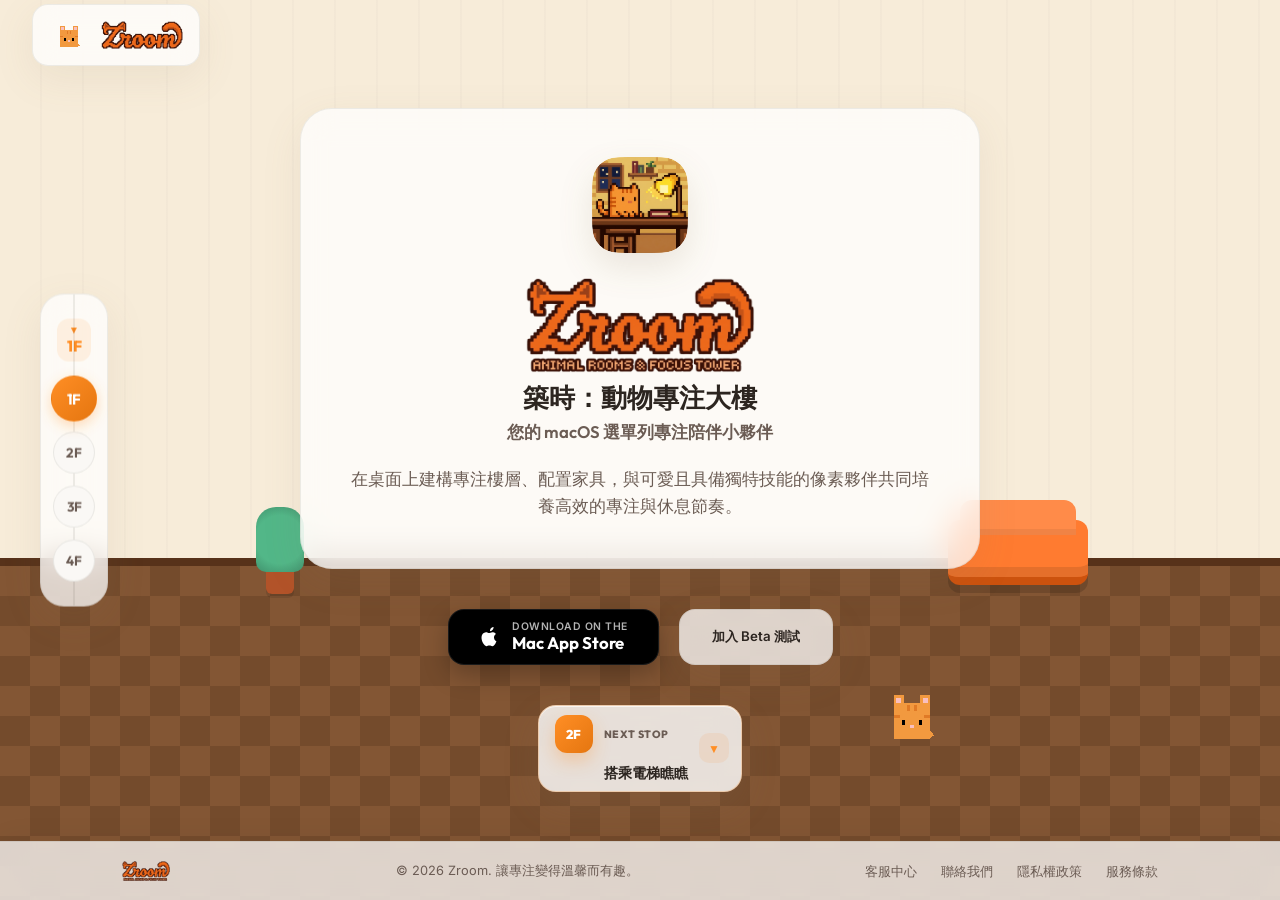
==== index.html @ 51313f74 "Add files via upload" ====
<!DOCTYPE html>
<html lang="zh-Hant" data-theme="light">
<head>
  <meta charset="UTF-8">
  <meta name="viewport" content="width=device-width, initial-scale=1.0">
  <title>Zroom - 您的 macOS 選單列專注陪伴小夥伴</title>
  
  <!-- SEO Meta Tags -->
  <meta name="description" content="Zroom 是一款 macOS 選單列與完整視窗雙型態的專注陪伴 App。在精美的像素房間中設定番茄鐘、與可愛像素小夥伴共同建立高效工作與健康休息節奏。">
  <meta name="keywords" content="Zroom, zroomfocus, macOS, 專注App, 番茄鐘, 像素風, 寵物養成, 生產力工具, 選單列, App Store, 白名單">
  <meta name="author" content="Wen Hsuan Chen">
  <meta name="theme-color" content="#F6A13A">
  <link rel="canonical" href="https://zroomfocus.com/">
  
  <!-- Open Graph -->
  <meta property="og:type" content="website">
  <meta property="og:url" content="https://zroomfocus.com/">
  <meta property="og:title" content="Zroom - 您的 macOS 選單列專注陪伴小夥伴">
  <meta property="og:description" content="番茄鐘工作法與像素房間佈置的完美結合！解鎖具備獨特技能的寵物，陪伴您每日的高效工作。">
  <meta property="og:image" content="https://zroomfocus.com/assets/screenshots/lobby_full.png">
  <meta name="twitter:card" content="summary_large_image">
  <meta name="twitter:title" content="Zroom - 您的 macOS 選單列專注陪伴小夥伴">
  <meta name="twitter:description" content="在桌面上建構專注樓層、配置家具，與像素夥伴共同培養高效的專注與休息節奏。">
  <meta name="twitter:image" content="https://zroomfocus.com/assets/screenshots/lobby_full.png">
  
  <!-- Stylesheets -->
  <link rel="stylesheet" href="style.css?v=20260612-zroom-tagline">
  
  <!-- Favicon -->
  <link rel="icon" type="image/png" href="assets/app-icon.png">
</head>
<body class="elevator-layout">

  <!-- Header Section (Floating) -->
  <header>
    <button class="logo-container home-logo-btn" id="homeLogoBtn" type="button" aria-label="回到首頁">
      <img src="assets/avatars/orange_tabby.png" alt="" class="header-cat-img" aria-hidden="true">
      <img src="assets/zroom_logo_header.png" alt="Zroom Logo" class="header-logo-img">
    </button>
  </header>

  <!-- Elevator Fixed Sidebar (Styled like the Zroom sidebar) -->
  <div class="elevator-sidebar" id="elevatorSidebar">
    <div class="elevator-indicator">
      <span class="indicator-arrow" id="elevatorArrow">▲</span>
      <span class="indicator-text" id="elevatorFloorText">1F</span>
    </div>
    <div class="elevator-buttons">
      <button class="elevator-btn active" data-target="floor-1" title="1F 大廳">1F</button>
      <button class="elevator-btn" data-target="floor-2" title="2F 專注室">2F</button>
      <button class="elevator-btn" data-target="floor-3" title="3F 夥伴房">3F</button>
      <button class="elevator-btn" data-target="support-center" title="4F 客服中心">4F</button>
    </div>
    <div class="elevator-cable"></div>
  </div>

  <a href="https://apps.apple.com/app/id6776900515" class="floating-download-cta" id="floatingDownloadCta" aria-label="下載 Zroom" target="_blank" rel="noopener">
    <span class="floating-download-icon">
      <img src="assets/app-icon.png" alt="">
    </span>
    <span class="floating-download-copy">
      <span>下載 Zroom</span>
      <strong>Mac App Store</strong>
    </span>
  </a>

  <!-- Building Tower Containers -->
  <main class="tower-container">

    <!-- 1F Section: Lobby & Download (Hero) -->
    <section id="floor-1" class="floor-section">
      <!-- Live Room Floor Background -->
      <div class="room-floor-canvas" id="lobbyRoom">
        <div class="room-wallpaper lobby-wall"></div>
        <div class="room-floor lobby-floor-tiles"></div>
        <!-- Lobby Decor Items (Styled in CSS) -->
        <div class="decor-sofa"></div>
        <div class="decor-plant"></div>
      </div>

      <!-- Foreground Marketing Content -->
      <div class="floor-content hero-content">
        <div class="app-branding">
          <div class="app-icon-wrapper">
            <img src="assets/app-icon.png" class="hero-app-icon" alt="Zroom App Icon">
          </div>
          <h1 class="app-title">
            <img src="assets/zroom_logo_full.png" class="hero-logo-img" alt="Zroom">
          </h1>
          <p class="app-tagline">築時：動物專注大樓</p>
          <p class="app-subtitle">您的 macOS 選單列專注陪伴小夥伴</p>
          <p class="app-intro">在桌面上建構專注樓層、配置家具，與可愛且具備獨特技能的像素夥伴共同培養高效的專注與休息節奏。</p>
        </div>

        <div class="hero-download-ctas">
          <a href="https://apps.apple.com/app/id6776900515" class="app-store-badge-premium" id="download" target="_blank" rel="noopener">
            <svg viewBox="0 0 24 24" width="22" height="22" fill="currentColor">
              <path d="M18.71 19.5c-.83 1.24-1.71 2.45-3.05 2.47-1.34.03-1.77-.79-3.29-.79-1.53 0-2 .77-3.27.82-1.31.05-2.3-1.32-3.14-2.53C4.25 17 2.94 12.45 4.7 9.39c.87-1.52 2.43-2.48 4.12-2.51 1.28-.02 2.5.87 3.29.87.78 0 2.26-1.07 3.81-.91.65.03 2.47.26 3.64 1.98-.09.06-2.17 1.28-2.15 3.81.03 3.02 2.65 4.03 2.68 4.04-.03.07-.42 1.44-1.38 2.83M15.97 4.17c.66-.81 1.11-1.93.99-3.06-.96.04-2.13.64-2.82 1.45-.6.7-1.13 1.84-.99 2.94.1.08.19.12.29.12.9 0 1.93-.61 2.53-1.45z"/>
            </svg>
            <div class="badge-text">
              <span class="sub-text">Download on the</span>
              <span class="main-text">Mac App Store</span>
            </div>
          </a>
          <button class="btn btn-glass-secondary beta-trigger">加入 Beta 測試</button>
        </div>
        
        <div class="scroll-prompt" onclick="window.zroomScrollToFloor ? window.zroomScrollToFloor('floor-2') : document.getElementById('floor-2').scrollIntoView({behavior:'smooth'})">
          <span class="scroll-prompt-kicker">Next stop</span>
          <span class="scroll-prompt-main">搭乘電梯瞧瞧</span>
          <span class="scroll-arrow">▼</span>
        </div>
      </div>
    </section>

    <!-- 2F Section: Focus Room (Interactive Simulator & Features) -->
    <section id="floor-2" class="floor-section">
      <div class="floor-content focus-floor-content">
        <!-- Interactive Simulator (Fitted inside the floor) -->
        <div class="simulator-wrapper-layout">
          <div class="showcase-window" id="simulatorWindow">
            <div class="window-header">
              <div class="header-dots">
                <span class="dot dot-red"></span>
                <span class="dot dot-yellow"></span>
                <span class="dot dot-green"></span>
              </div>
              <div class="simulator-header-status" id="simulatorHeaderStatus">新手教學房</div>
            </div>
            
            <div class="window-content">
              <div class="simulator-room resting" id="simulatorRoom">
                <div class="focus-room-stage">
                  <div class="focus-room-wall">
                    <span class="wall-panel-line"></span>
                  </div>
                  <div class="focus-room-floor">
                    <div class="focus-furniture focus-tutorial-desk" aria-hidden="true">
                      <div class="furniture-shadow"></div>
                      <span class="desk-leg desk-leg-back-left"></span>
                      <span class="desk-leg desk-leg-back-right"></span>
                      <span class="desk-leg desk-leg-front-left"></span>
                      <span class="desk-leg desk-leg-front-right"></span>
                      <div class="desk-top">
                        <div class="desk-bevel"></div>
                        <div class="desk-book">
                          <div class="desk-book-pages">
                            <span></span>
                          </div>
                        </div>
                        <div class="desk-lamp">
                          <span class="lamp-base"></span>
                          <span class="lamp-stem"></span>
                          <span class="lamp-head"></span>
                          <span class="lamp-glow"></span>
                        </div>
                      </div>
                    </div>
                    <div class="focus-furniture focus-tutorial-chair" aria-hidden="true">
                      <div class="furniture-shadow"></div>
                      <span class="chair-leg chair-leg-back-left"></span>
                      <span class="chair-leg chair-leg-back-right"></span>
                      <span class="chair-leg chair-leg-front-left"></span>
                      <span class="chair-leg chair-leg-front-right"></span>
                      <div class="chair-seat">
                        <div class="chair-backrest"></div>
                        <span class="chair-spindle spindle-1"></span>
                        <span class="chair-spindle spindle-2"></span>
                        <span class="chair-spindle spindle-3"></span>
                      </div>
                    </div>
                    <div class="focus-shadow pet-shadow"></div>
                    <div class="focus-cat-seat-mask" aria-hidden="true"></div>
                    <div class="pet-name-badge" id="petNameBadge">經典橘喵</div>
                    <img src="assets/avatars/orange_tabby.png" class="pet-overlay" id="petOverlay" alt="經典橘喵">
                  </div>
                  <div class="focus-room-baseboard"></div>
                  <div class="focus-wall-shadow"></div>
                  <div class="focus-grid-dots" aria-hidden="true"></div>
                </div>
                <div class="demo-layer mode-demo" aria-hidden="true">
                  <div class="demo-desktop-screen">
                    <div class="demo-desktop-menubar">
                      <span></span><span></span><span></span>
                    </div>
                  </div>
                  <div class="demo-full-window">
                    <div class="demo-window-bar">
                      <span></span><span></span><span></span>
                    </div>
                    <div class="demo-window-room-mini"></div>
                    <div class="demo-window-sidebar"></div>
                    <button class="demo-window-collapse" type="button" tabindex="-1" aria-hidden="true">
                      <span></span>
                    </button>
                  </div>
                  <div class="demo-click-dot collapse-click"></div>
                  <div class="demo-fold-trail"></div>
                  <div class="demo-menu-bar">
                    <img src="assets/avatars/orange_tabby.png" alt="">
                    <span></span><span></span><span></span>
                  </div>
                  <div class="demo-click-dot menubar-click"></div>
                  <div class="demo-menubar-popover">
                    <div class="popover-room-mini"></div>
                    <div class="popover-control-line"></div>
                    <div class="popover-action-row">
                      <span></span><span></span>
                    </div>
                  </div>
                </div>
                <div class="demo-layer whitelist-demo" aria-hidden="true">
                  <div class="whitelist-panel">
                    <div class="whitelist-panel-title">白名單</div>
                    <div class="whitelist-row allowed"><span></span>Xcode</div>
                    <div class="whitelist-row allowed"><span></span>Notion</div>
                    <div class="whitelist-row blocked"><span></span>Game</div>
                  </div>
                  <div class="distract-app">Game</div>
                  <img src="assets/avatars/orange_tabby.png" class="whitelist-pet" id="whitelistDemoPet" alt="">
                  <div class="whitelist-alert">
                    <strong>Zroom</strong>
                    <span>回到專注</span>
                  </div>
                  <div class="surprise-mark">!</div>
                </div>
                <div class="demo-layer reward-demo" aria-hidden="true">
                  <div class="reward-game-window">
                    <div class="reward-window-bar">
                      <span></span><span></span><span></span>
                    </div>
                    <div class="reward-room-preview">
                      <div class="reward-room-wall"></div>
                      <div class="reward-room-floor"></div>
                      <img src="assets/avatars/orange_tabby.png" class="reward-pet" id="rewardDemoPet" alt="">
                      <div class="reward-placed-furniture"></div>
                    </div>
                    <div class="reward-inventory">
                      <div class="reward-inventory-title"></div>
                      <div class="reward-furniture-card">
                        <div class="reward-furniture-icon"></div>
                      </div>
                    </div>
                  </div>
                  <div class="reward-placement-highlight"></div>
                  <div class="reward-drag-furniture"></div>
                  <div class="reward-cursor"></div>
                  <div class="reward-passive-badge"><span></span>白名單活動</div>
                  <div class="reward-time-ring"><span>25</span></div>
                  <div class="reward-coin-counter">+8</div>
                  <span class="coin-float coin-a">🪙</span>
                  <span class="coin-float coin-b">🪙</span>
                  <span class="coin-float coin-c">🪙</span>
                </div>
              </div>
              
              <div class="simulator-controls">
                <button class="simulator-btn btn-start" id="simulatorActionBtn">▶ 開始專注</button>
              </div>
            </div>
          </div>
        </div>

        <!-- Features Side Panel (Sleek Glass Dashboard cards) -->
        <div class="features-dashboard">
          <button class="dash-card demo-trigger" type="button" data-demo="mode">
            <span class="dash-icon">💻</span>
            <div>
              <h3>雙型態操作模式</h3>
              <p>選單列模式固定尺寸，適合背景掛機；完整視窗可自由縮放、添置精美家具。</p>
            </div>
          </button>
          <button class="dash-card demo-trigger" type="button" data-demo="whitelist">
            <span class="dash-icon">🛡️</span>
            <div>
              <h3>主動專注與白名單</h3>
              <p>番茄鐘工作期間，限用白名單 App，不慎分心會啟動寬限倒數以防摸魚。</p>
            </div>
          </button>
          <button class="dash-card demo-trigger" type="button" data-demo="reward">
            <span class="dash-icon">🪙</span>
            <div>
              <h3>擺設房間與被動收益</h3>
              <p>在白名單 App 工作時累積被動金幣！可在商店添購書桌、唱機或遊樂設施。</p>
            </div>
          </button>
        </div>
      </div>
    </section>

    <!-- 3F Section: Companions Room (16 Pets Gallery & Live wandering area) -->
    <section id="floor-3" class="floor-section">
      <!-- Live Room Floor for Multiple Pets to wander -->
      <div class="room-floor-canvas" id="companionsRoom">
        <div class="room-wallpaper companions-wall"></div>
        <div class="room-floor companions-floor-tiles"></div>
        <!-- Loft furniture decors -->
        <div class="decor-bed"></div>
        <div class="decor-arcade"></div>
      </div>

      <div class="floor-content companions-floor-content">
        <div class="companions-panel">
          <div class="companions-intro">
            <h2>小夥伴圖鑑</h2>
            <p>每隻小夥伴都具備獨立心情與獨特技能。點選卡片可同步召喚至 2F 的專注模擬房中！</p>
          </div>

          <div class="filter-bar-layout">
            <div class="search-box-premium">
              <svg viewBox="0 0 24 24" fill="none" stroke="currentColor" stroke-width="2" stroke-linecap="round" stroke-linejoin="round">
                <circle cx="11" cy="11" r="8"></circle>
                <line x1="21" y1="21" x2="16.65" y2="16.65"></line>
              </svg>
              <input type="text" id="searchInput" placeholder="搜尋小夥伴名稱...">
            </div>
            
            <div class="filter-tags-premium">
              <button class="filter-tag active" data-filter="all">全部</button>
              <button class="filter-tag" data-filter="cat">貓咪 🐱</button>
              <button class="filter-tag" data-filter="home">家寵 🐶</button>
              <button class="filter-tag" data-filter="forest">森林 🦊</button>
              <button class="filter-tag" data-filter="savanna">草原 🦁</button>
              <button class="filter-tag" data-filter="cold">寒地 🐧</button>
            </div>
          </div>

          <!-- Cards Scrollable Wrapper -->
          <div class="companions-scroll-container">
            <div class="companions-grid-layout" id="companionsGrid">
              <!-- Dynamically populated -->
            </div>
          </div>
        </div>
      </div>
    </section>

    <!-- Support Center -->
    <section id="support-center" class="floor-section support-section">
      <div class="floor-content support-floor-content">
        <div class="support-panel">
          <div class="support-intro">
            <span class="support-kicker">Support Center</span>
            <h2>客服中心</h2>
            <p>遇到使用問題、購買疑問，或想回報 Zroom 的體驗建議，都可以從這裡開始。</p>
          </div>

          <div class="support-grid">
            <article class="support-card contact-card">
              <span class="support-card-icon">✉</span>
              <h3>聯絡我們</h3>
              <p>請附上 macOS 版本、Zroom 版本，以及問題畫面，會更快協助排查。</p>
              <a href="mailto:support@zroomfocus.com">support@zroomfocus.com</a>
            </article>

            <article class="support-card">
              <h3>常見問題</h3>
              <div class="faq-list">
                <details open>
                  <summary>如何開啟白名單專注？</summary>
                  <p>在 App 內設定白名單 App，開始專注後 Zroom 會協助你留在允許的工作環境中。</p>
                </details>
                <details>
                  <summary>為什麼被動收益沒有增加？</summary>
                  <p>請確認專注 session 正在進行，且目前使用中的 App 屬於白名單活動。</p>
                </details>
                <details>
                  <summary>購買或解鎖內容沒有出現怎麼辦？</summary>
                  <p>請先確認 App Store 帳號與網路狀態，再重新開啟 Zroom；仍有問題可來信協助處理。</p>
                </details>
              </div>
            </article>
          </div>
        </div>
      </div>
    </section>

  </main>

  <!-- Footer Section -->
  <footer>
    <div class="footer-container">
      <div class="footer-logo">
        <img src="assets/zroom_logo_full.png" alt="Zroom Logo" class="footer-logo-img">
      </div>
      <p class="footer-desc">&copy; 2026 Zroom. 讓專注變得溫馨而有趣。</p>
      <ul class="footer-links">
        <li><a href="#support-center">客服中心</a></li>
        <li><a href="mailto:support@zroomfocus.com">聯絡我們</a></li>
        <li><a href="#" class="privacy-trigger">隱私權政策</a></li>
        <li><a href="#" class="terms-trigger">服務條款</a></li>
      </ul>
    </div>
  </footer>

  <!-- Modal for Legal Docs -->
  <div class="modal" id="legalModal" role="dialog" aria-modal="true" aria-labelledby="modalTitle">
    <div class="modal-container">
      <div class="modal-header">
        <h3 class="modal-title" id="modalTitle">條款內容</h3>
        <button class="modal-close" id="modalClose" aria-label="關閉視窗">&times;</button>
      </div>
      <div class="modal-body" id="modalBody">
        <!-- Injected dynamically -->
      </div>
    </div>
  </div>

  <!-- Custom Cursor Element -->
  <div class="custom-cursor" id="customCursor"></div>

  <!-- Scripts -->
  <script src="app.js?v=20260614-zroomfocus-launch"></script>
</body>
</html>
---- style.css ----
/* ==========================================
   Zroom Website Redesign: Elevator Tower Style
   ========================================== */

/* 1. Imports & Fonts */
@import url('https://fonts.googleapis.com/css2?family=Inter:wght@300;400;500;600&family=Outfit:wght@400;500;600;700;800&display=swap');

/* 2. Theme Variables & Tokens */
:root {
  /* Default Warm Mode */
  --bg-color: #faf8f5;
  --text-main: #2c2520;
  --text-muted: #6b5c54;
  --primary: #ff8e25;
  --primary-hover: #e57610;
  --primary-light: rgba(255, 142, 37, 0.1);
  --accent: #4d90fe;
  
  --border-color: rgba(44, 37, 32, 0.08);
  --card-bg: rgba(255, 255, 255, 0.75);
  --card-shadow: 0 12px 40px 0 rgba(139, 115, 85, 0.1);
  --glass-shadow: inset 0 1px 0 0 rgba(255, 255, 255, 0.5);
  --kbd-bg: #ece6dc;
  
  --max-width: 1100px;
  --transition-speed: 0.3s;
}

[data-theme="dark"] {
  /* Dark Mode */
  --bg-color: #161311;
  --text-main: #ebdcd0;
  --text-muted: #a39287;
  --primary: #ffa34d;
  --primary-hover: #ffb773;
  --primary-light: rgba(255, 163, 77, 0.15);
  --accent: #5e9cff;
  
  --border-color: rgba(235, 220, 208, 0.12);
  --card-bg: rgba(30, 26, 23, 0.75);
  --card-shadow: 0 12px 40px 0 rgba(0, 0, 0, 0.3);
  --glass-shadow: inset 0 1px 0 0 rgba(255, 255, 255, 0.05);
  --kbd-bg: #2d2621;
}

/* 3. Base Layout (Full Page Scroll Snap) */
* {
  box-sizing: border-box;
  margin: 0;
  padding: 0;
}

html, body {
  height: 100%;
  overflow: hidden;
}

body.elevator-layout {
  font-family: 'Inter', -apple-system, BlinkMacSystemFont, "Segoe UI", sans-serif;
  background-color: var(--bg-color);
  color: var(--text-main);
  transition: background-color var(--transition-speed) ease, color var(--transition-speed) ease;
  line-height: 1.6;
}

a {
  color: inherit;
  text-decoration: none;
}

button {
  font-family: inherit;
}

/* 4. Header (Floating Overlay) */
header {
  position: fixed;
  top: 0;
  left: 0;
  right: 0;
  height: 70px;
  display: flex;
  align-items: center;
  justify-content: space-between;
  padding: 0 2rem;
  z-index: 100;
  pointer-events: none; /* Let clicks pass to elevator background */
}

.logo-container, .nav-controls {
  pointer-events: auto; /* Re-enable clicks for items */
}

.logo-container {
  display: flex;
  align-items: center;
  gap: 0.75rem;
  background: var(--card-bg);
  backdrop-filter: blur(12px);
  -webkit-backdrop-filter: blur(12px);
  padding: 0.5rem 1rem;
  border-radius: 16px;
  border: 1px solid var(--border-color);
  box-shadow: var(--card-shadow);
}

.home-logo-btn {
  border: 1px solid var(--border-color);
  color: inherit;
  cursor: pointer;
  transition: transform var(--transition-speed) ease, border-color var(--transition-speed) ease, box-shadow var(--transition-speed) ease;
}

.home-logo-btn:hover {
  transform: translateY(-1px);
  border-color: rgba(255, 142, 37, 0.34);
  box-shadow: 0 14px 34px rgba(139, 115, 85, 0.14);
}

.logo-container img {
  width: 32px;
  height: 32px;
  image-rendering: pixelated;
  animation: logo-bounce 2s infinite ease-in-out;
}

.logo-container img.header-cat-img {
  width: 40px;
  height: 40px;
  flex: 0 0 40px;
  margin-top: 4px;
  object-fit: contain;
}

.logo-container img.header-logo-img {
  width: auto;
  height: 28px;
  image-rendering: auto;
  animation: none;
}

.hero-logo-img {
  height: 96px;
  max-width: 100%;
  object-fit: contain;
  display: inline-block;
  vertical-align: middle;
}

@media (max-width: 900px) {
  .hero-logo-img {
    height: 72px;
  }
}

.footer-logo img.footer-logo-img {
  width: auto;
  height: 20px;
  image-rendering: auto;
}

.logo-title {
  font-family: 'Outfit', sans-serif;
  font-size: 1.35rem;
  font-weight: 800;
  background: linear-gradient(135deg, var(--primary) 0%, var(--primary-hover) 100%);
  -webkit-background-clip: text;
  -webkit-text-fill-color: transparent;
}

.theme-btn {
  background: var(--card-bg);
  backdrop-filter: blur(12px);
  -webkit-backdrop-filter: blur(12px);
  border: 1px solid var(--border-color);
  width: 44px;
  height: 44px;
  border-radius: 16px;
  cursor: pointer;
  display: flex;
  align-items: center;
  justify-content: center;
  color: var(--text-main);
  box-shadow: var(--card-shadow);
  transition: all var(--transition-speed) ease;
}

.theme-btn:hover {
  transform: translateY(-2px);
  border-color: var(--primary);
}

.theme-btn svg {
  width: 20px;
  height: 20px;
  fill: currentColor;
}

[data-theme="dark"] .theme-btn .sun-icon { display: block; }
[data-theme="dark"] .theme-btn .moon-icon { display: none; }
.theme-btn .sun-icon { display: none; }
.theme-btn .moon-icon { display: block; }

/* 5. Fixed Elevator Sidebar */
.elevator-sidebar {
  position: fixed;
  left: 2.5rem;
  top: 50%;
  transform: translateY(-50%);
  z-index: 1000;
  display: flex;
  flex-direction: column;
  align-items: center;
  background: var(--card-bg);
  backdrop-filter: blur(16px);
  -webkit-backdrop-filter: blur(16px);
  padding: 1.5rem 0.75rem;
  border-radius: 24px;
  border: 1px solid var(--border-color);
  box-shadow: var(--card-shadow);
  transition: background var(--transition-speed) ease, border var(--transition-speed) ease;
}

.elevator-indicator {
  display: flex;
  flex-direction: column;
  align-items: center;
  margin-bottom: 1rem;
  font-family: 'Outfit', sans-serif;
  font-weight: 800;
  color: var(--primary);
  background: var(--primary-light);
  padding: 0.4rem 0.6rem;
  border-radius: 12px;
  line-height: 1.1;
}

.indicator-arrow {
  font-size: 0.65rem;
  margin-bottom: 2px;
  transition: transform 0.3s ease;
}

.indicator-text {
  font-size: 0.95rem;
}

.elevator-buttons {
  display: flex;
  flex-direction: column;
  gap: 0.75rem;
  z-index: 10;
}

.elevator-btn {
  width: 42px;
  height: 42px;
  border-radius: 50%;
  border: 1px solid var(--border-color);
  background: var(--bg-color);
  color: var(--text-muted);
  font-family: 'Outfit', sans-serif;
  font-weight: 700;
  cursor: pointer;
  display: flex;
  align-items: center;
  justify-content: center;
  transition: all var(--transition-speed) ease;
}

.elevator-btn:hover {
  border-color: var(--primary);
  color: var(--primary);
}

.elevator-btn.active {
  background: linear-gradient(135deg, var(--primary) 0%, var(--primary-hover) 100%);
  color: white;
  border-color: transparent;
  box-shadow: 0 4px 12px rgba(255, 142, 37, 0.3);
  transform: scale(1.1);
}

.elevator-cable {
  position: absolute;
  top: 0;
  bottom: 0;
  width: 2px;
  background: var(--border-color);
  left: 50%;
  transform: translateX(-50%);
  z-index: 1;
  pointer-events: none;
}

.floating-download-cta {
  position: fixed;
  right: 1.9rem;
  bottom: 6.35rem;
  z-index: 120;
  display: flex;
  align-items: center;
  gap: 0.92rem;
  min-width: 286px;
  padding: 0.98rem 1.12rem;
  border-radius: 24px;
  color: var(--text-main);
  background:
    linear-gradient(135deg, rgba(255, 255, 255, 0.96), rgba(255, 242, 225, 0.94));
  border: 1px solid rgba(255, 142, 37, 0.36);
  box-shadow: 0 22px 54px rgba(139, 115, 85, 0.26), 0 0 0 8px rgba(255, 142, 37, 0.08), inset 0 1px 0 rgba(255, 255, 255, 0.78);
  backdrop-filter: blur(16px);
  -webkit-backdrop-filter: blur(16px);
  opacity: 0;
  transform: translateY(16px) scale(0.96);
  pointer-events: none;
  transition: opacity var(--transition-speed) ease, transform var(--transition-speed) ease, border-color var(--transition-speed) ease;
}

[data-theme="dark"] .floating-download-cta {
  background:
    linear-gradient(135deg, rgba(42, 34, 28, 0.96), rgba(30, 26, 23, 0.94));
}

.show-floating-download .floating-download-cta {
  opacity: 1;
  transform: translateY(0) scale(1);
  pointer-events: auto;
}

.floating-download-cta:hover {
  transform: translateY(-4px) scale(1.02);
  border-color: rgba(255, 142, 37, 0.62);
  box-shadow: 0 28px 64px rgba(139, 115, 85, 0.32), 0 0 0 10px rgba(255, 142, 37, 0.12), inset 0 1px 0 rgba(255, 255, 255, 0.84);
}

.floating-download-icon {
  width: 62px;
  height: 62px;
  border-radius: 18px;
  display: grid;
  place-items: center;
  background: transparent;
  box-shadow: 0 12px 24px rgba(44, 37, 32, 0.14);
  overflow: hidden;
}

.floating-download-icon img {
  width: 100%;
  height: 100%;
  border-radius: inherit;
  object-fit: cover;
  display: block;
}

.floating-download-copy {
  display: flex;
  flex-direction: column;
  line-height: 1.1;
}

.floating-download-copy span {
  color: var(--text-muted);
  font-size: 0.82rem;
  font-weight: 850;
}

.floating-download-copy strong {
  font-family: 'Outfit', sans-serif;
  font-size: 1.18rem;
  letter-spacing: 0;
}

.floating-download-copy::after {
  content: "立即安裝，開始專注";
  margin-top: 0.28rem;
  color: var(--primary);
  font-size: 0.78rem;
  font-weight: 850;
}

/* 6. Main Scroll Container */
.tower-container {
  height: 100vh;
  overflow-y: scroll;
  scroll-snap-type: y mandatory;
  scroll-behavior: smooth;
  -webkit-overflow-scrolling: touch;
  overscroll-behavior-y: contain;
}

/* Floor Sections */
.floor-section {
  position: relative;
  height: 100vh;
  width: 100%;
  scroll-snap-align: start;
  display: flex;
  align-items: center;
  justify-content: center;
  overflow: hidden;
}

/* 7. Canvas Background Rooms (Wall & Floor) */
.room-floor-canvas {
  position: absolute;
  top: 0;
  left: 0;
  right: 0;
  bottom: 0;
  z-index: 1;
  display: flex;
  flex-direction: column;
}

.room-wallpaper {
  height: 62%;
  width: 100%;
}

.room-floor {
  height: 38%;
  width: 100%;
}

/* Wall Styles */
.lobby-wall {
  /* Warm wood vertical panels */
  background-color: #f7ecd9;
  background-image: linear-gradient(90deg, transparent 0px, transparent 40px, rgba(44, 37, 32, 0.04) 41px, transparent 42px);
  background-size: 42px 100%;
}

.companions-wall {
  /* Starry Sky gradient */
  background: linear-gradient(to bottom, #110d1a 0%, #2b1d3d 100%);
  position: relative;
  overflow: hidden;
}

/* Dynamic CSS-drawn floating stars on the wall background */
.companions-wall::before {
  content: '';
  position: absolute;
  top: 0;
  left: 0;
  right: 0;
  bottom: 0;
  background-image: 
    radial-gradient(circle, #fff 1px, transparent 1px),
    radial-gradient(circle, #fff 1px, transparent 1px),
    radial-gradient(circle, rgba(255,255,255,0.4) 2px, transparent 2px);
  background-size: 80px 80px, 130px 130px, 200px 200px;
  background-position: 10px 10px, 40px 70px, 100px 20px;
  opacity: 0.6;
}

/* Floor Styles */
.lobby-floor-tiles {
  /* Brown check grids */
  background-color: #835634;
  background-image: 
    linear-gradient(45deg, #744b2c 25%, transparent 25%, transparent 75%, #744b2c 75%),
    linear-gradient(45deg, #744b2c 25%, transparent 25%, transparent 75%, #744b2c 75%);
  background-size: 60px 60px;
  background-position: 0 0, 30px 30px;
  border-top: 8px solid #57321a; /* Wooden baseboard! */
}

.companions-floor-tiles {
  /* Cozy Japanese Tatami light green check grids */
  background-color: #e5deb8;
  background-image: 
    linear-gradient(90deg, #d3c99a 1px, transparent 1px),
    linear-gradient(0deg, #d3c99a 1px, transparent 1px);
  background-size: 50px 80px;
  border-top: 8px solid #52643a;
}

/* Room Furniture Decors */
.decor-sofa {
  position: absolute;
  bottom: 35%;
  right: 15%;
  width: 140px;
  height: 65px;
  background: #ff7b30;
  border-radius: 12px;
  box-shadow: inset 0 -10px 0 rgba(0,0,0,0.1), 0 8px 0 rgba(0,0,0,0.15);
  border-bottom: 8px solid #cc520e;
  z-index: 3;
}

.decor-sofa::before {
  content: '';
  position: absolute;
  left: 12px;
  right: 12px;
  top: -20px;
  height: 35px;
  background: #ff8b49;
  border-radius: 12px 12px 0 0;
  box-shadow: inset 0 -6px 0 rgba(0,0,0,0.06);
}

.decor-plant {
  position: absolute;
  bottom: 34%;
  left: 20%;
  width: 48px;
  height: 90px;
  z-index: 3;
}

.decor-plant::before {
  /* Soil pot */
  content: '';
  position: absolute;
  bottom: 0;
  left: 10px;
  width: 28px;
  height: 25px;
  background: #b25329;
  border-radius: 0 0 6px 6px;
  box-shadow: 0 4px 0 rgba(0,0,0,0.1);
}

.decor-plant::after {
  /* Leaves */
  content: '';
  position: absolute;
  bottom: 22px;
  left: 0;
  width: 48px;
  height: 65px;
  background: radial-gradient(circle, #52b788 60%, #40916c 100%);
  border-radius: 20px 20px 10px 10px;
  animation: leaf-sway 4s infinite ease-in-out alternate;
}

.decor-bed {
  position: absolute;
  bottom: 35%;
  right: 12%;
  width: 160px;
  height: 70px;
  background: #5c7cfa;
  border-radius: 10px;
  box-shadow: inset 0 -8px 0 rgba(0,0,0,0.08), 0 8px 0 rgba(0,0,0,0.12);
  z-index: 3;
}

.decor-bed::before {
  /* White pillow */
  content: '';
  position: absolute;
  top: 10px;
  left: 10px;
  width: 40px;
  height: 25px;
  background: #fff;
  border-radius: 4px;
}

.decor-arcade {
  position: absolute;
  bottom: 35%;
  left: 15%;
  width: 80px;
  height: 140px;
  background: #2b2d42;
  border: 4px solid #ef233c;
  border-radius: 8px 8px 0 0;
  box-shadow: 0 10px 0 rgba(0,0,0,0.15);
  z-index: 3;
}

.decor-arcade::before {
  /* Screen */
  content: '';
  position: absolute;
  top: 15px;
  left: 8px;
  width: 56px;
  height: 40px;
  background: #00f0ff;
  border-radius: 4px;
  animation: arcade-flicker 2s infinite alternate;
}

/* 8. Roaming Pet Styling */
.roaming-pet {
  position: absolute;
  width: 82px;
  height: 82px;
  transform: translate(-50%, -50%);
  z-index: 5;
  transition: left 3.8s linear, top 3.8s linear;
  pointer-events: none;
}

.companions-floor-tiles ~ .roaming-pet {
  z-index: 4;
}

.roaming-pet img {
  width: 100%;
  height: 100%;
  image-rendering: pixelated;
  image-rendering: crisp-edges;
  transition: transform 0.3s;
}

/* Roaming Pet States classes added dynamically */
.roaming-pet.idle img {
  animation: pet-breath 3.5s ease-in-out infinite;
}

.roaming-pet.sleeping img {
  animation: pet-sleeping-pulse 4s ease-in-out infinite;
}

.roaming-pet.bumping img {
  animation: pet-bump 0.48s ease;
}

/* 9. Floor Content Overlay */
.floor-content {
  position: relative;
  z-index: 10;
  width: 100%;
  max-width: var(--max-width);
  height: 100%;
  display: flex;
  align-items: center;
  padding: 0 2rem;
  pointer-events: none; /* Let background clicks pass through */
}

/* Enable pointer events selectively on content panels */
.app-branding, 
.hero-download-ctas, 
.scroll-prompt,
.simulator-wrapper-layout,
.features-dashboard,
.companions-panel {
  pointer-events: auto;
}

/* 1F: Hero / Branding Panel */
.hero-content {
  flex-direction: column;
  justify-content: center;
  text-align: center;
  gap: 2.5rem;
}

.app-branding {
  background: var(--card-bg);
  backdrop-filter: blur(16px);
  -webkit-backdrop-filter: blur(16px);
  border: 1px solid var(--border-color);
  border-radius: 32px;
  padding: 3rem;
  max-width: 680px;
  box-shadow: var(--card-shadow);
}

.app-icon-wrapper {
  width: 96px;
  height: 96px;
  background: transparent;
  border-radius: 26px;
  border: 0;
  display: flex;
  align-items: center;
  justify-content: center;
  margin: 0 auto 1.5rem auto;
  overflow: hidden;
  box-shadow: 0 14px 34px rgba(139, 115, 85, 0.16);
}

.app-icon-wrapper img {
  width: 100%;
  height: 100%;
  object-fit: cover;
  display: block;
}

.app-icon-wrapper img.hero-app-icon {
  width: 100%;
  height: 100%;
  border-radius: inherit;
  image-rendering: auto;
  box-shadow: none;
}

.app-title {
  font-family: 'Outfit', sans-serif;
  font-size: 3.5rem;
  font-weight: 850;
  line-height: 1.1;
  background: linear-gradient(135deg, var(--primary) 0%, var(--primary-hover) 100%);
  -webkit-background-clip: text;
  -webkit-text-fill-color: transparent;
  margin-bottom: 0.5rem;
}

.app-tagline {
  font-family: 'Outfit', sans-serif;
  font-size: 1.65rem;
  font-weight: 800;
  line-height: 1.25;
  margin-bottom: 0.35rem;
  color: var(--text-main);
}

.app-subtitle {
  font-family: 'Outfit', sans-serif;
  font-size: 1.05rem;
  font-weight: 600;
  margin-bottom: 1.25rem;
  color: var(--text-muted);
}

.app-intro {
  color: var(--text-muted);
  font-size: 1.05rem;
  line-height: 1.6;
}

.hero-download-ctas {
  display: flex;
  gap: 1.25rem;
  justify-content: center;
  flex-wrap: wrap;
}

.app-store-badge-premium {
  background: #000;
  color: #fff;
  border-radius: 16px;
  padding: 0.65rem 1.85rem;
  display: inline-flex;
  align-items: center;
  gap: 0.75rem;
  font-weight: 600;
  box-shadow: 0 10px 25px rgba(0,0,0,0.25);
  border: 1px solid rgba(255,255,255,0.1);
  transition: transform var(--transition-speed) ease, box-shadow var(--transition-speed) ease;
}

.app-store-badge-premium:hover {
  transform: translateY(-2px);
  box-shadow: 0 14px 35px rgba(0,0,0,0.35);
}

.app-store-badge-premium svg {
  fill: currentColor;
}

.app-store-badge-premium .badge-text {
  display: flex;
  flex-direction: column;
  align-items: flex-start;
  line-height: 1.2;
}

.app-store-badge-premium .sub-text {
  font-size: 0.65rem;
  text-transform: uppercase;
  letter-spacing: 0.05em;
  opacity: 0.7;
}

.app-store-badge-premium .main-text {
  font-size: 1.05rem;
  font-family: 'Outfit', sans-serif;
  font-weight: 700;
}

.btn-glass-secondary {
  background: var(--card-bg);
  border: 1px solid var(--border-color);
  color: var(--text-main);
  backdrop-filter: blur(12px);
  -webkit-backdrop-filter: blur(12px);
  padding: 0 2rem;
  border-radius: 16px;
  font-weight: 600;
  box-shadow: var(--card-shadow);
  cursor: pointer;
  transition: all var(--transition-speed) ease;
}

.btn-glass-secondary:hover {
  transform: translateY(-2px);
  border-color: var(--text-main);
  background: var(--bg-color);
}

.scroll-prompt {
  display: grid;
  grid-template-columns: auto 1fr auto;
  align-items: center;
  gap: 0.7rem;
  font-family: 'Outfit', sans-serif;
  color: var(--text-main);
  background: rgba(255, 255, 255, 0.82);
  padding: 0.62rem 0.78rem 0.62rem 1rem;
  border-radius: 18px;
  border: 1px solid rgba(255, 142, 37, 0.24);
  backdrop-filter: blur(14px);
  -webkit-backdrop-filter: blur(14px);
  box-shadow: 0 14px 36px rgba(139, 115, 85, 0.16), inset 0 1px 0 rgba(255, 255, 255, 0.65);
  cursor: pointer;
  animation: prompt-jump 1.5s infinite alternate;
  transition: transform var(--transition-speed) ease, box-shadow var(--transition-speed) ease, border-color var(--transition-speed) ease;
}

.scroll-prompt::before {
  content: "2F";
  width: 38px;
  height: 38px;
  border-radius: 12px;
  display: grid;
  place-items: center;
  color: #fff;
  font-size: 0.8rem;
  font-weight: 850;
  background: linear-gradient(135deg, var(--primary) 0%, var(--primary-hover) 100%);
  box-shadow: 0 8px 18px rgba(255, 142, 37, 0.3);
}

.scroll-prompt-kicker,
.scroll-prompt-main {
  display: block;
  text-align: left;
  line-height: 1.15;
}

.scroll-prompt-kicker {
  grid-column: 2;
  color: var(--text-muted);
  font-size: 0.66rem;
  font-weight: 800;
  text-transform: uppercase;
  letter-spacing: 0.04em;
}

.scroll-prompt-main {
  grid-column: 2;
  font-size: 0.9rem;
  font-weight: 800;
}

.scroll-prompt:hover {
  transform: translateY(-2px);
  border-color: rgba(255, 142, 37, 0.48);
  box-shadow: 0 18px 42px rgba(139, 115, 85, 0.2), inset 0 1px 0 rgba(255, 255, 255, 0.78);
}

.scroll-arrow {
  grid-row: 1 / span 2;
  grid-column: 3;
  width: 30px;
  height: 30px;
  border-radius: 10px;
  display: grid;
  place-items: center;
  color: var(--primary);
  font-size: 0.75rem;
  background: var(--primary-light);
}

/* 2F: Focus Room & Features Layout */
.focus-floor-content {
  display: grid;
  grid-template-columns: 1.2fr 1fr;
  gap: 4rem;
  align-items: center;
}

.simulator-wrapper-layout {
  display: flex;
  flex-direction: column;
}

.features-dashboard {
  display: flex;
  flex-direction: column;
  gap: 1.5rem;
}

.dash-card {
  background: var(--card-bg);
  backdrop-filter: blur(16px);
  -webkit-backdrop-filter: blur(16px);
  border: 1px solid var(--border-color);
  border-radius: 24px;
  padding: 1.75rem 2rem;
  display: flex;
  gap: 1.5rem;
  align-items: flex-start;
  box-shadow: var(--card-shadow);
  transition: transform 0.3s ease, border-color 0.3s ease;
  text-align: left;
  color: inherit;
  cursor: pointer;
  width: 100%;
}

.dash-card:hover,
.dash-card.active {
  transform: translateY(-4px);
  border-color: var(--primary);
}

.dash-card.active {
  box-shadow: 0 12px 34px rgba(255, 142, 37, 0.18);
}

.dash-icon {
  font-size: 2rem;
  background: var(--primary-light);
  width: 54px;
  height: 54px;
  border-radius: 16px;
  display: flex;
  align-items: center;
  justify-content: center;
  flex-shrink: 0;
}

.dash-card h3 {
  font-size: 1.25rem;
  margin-bottom: 0.5rem;
}

.dash-card p {
  color: var(--text-muted);
  font-size: 0.9rem;
  line-height: 1.5;
}

/* 3F: Companion Panel & cards scrollable grid */
.companions-floor-content {
  display: flex;
  align-items: center;
  justify-content: center;
}

.companions-panel {
  background: var(--card-bg);
  backdrop-filter: blur(20px);
  -webkit-backdrop-filter: blur(20px);
  border: 1px solid var(--border-color);
  border-radius: 32px;
  padding: 2.5rem;
  width: 100%;
  max-width: 900px;
  max-height: 85vh;
  box-shadow: var(--card-shadow);
  display: flex;
  flex-direction: column;
  gap: 1.5rem;
}

.companions-intro {
  text-align: center;
}

.companions-intro h2 {
  font-size: 2.25rem;
  margin-bottom: 0.5rem;
}

.companions-intro p {
  color: var(--text-muted);
  font-size: 0.95rem;
}

.filter-bar-layout {
  display: flex;
  justify-content: space-between;
  gap: 1.5rem;
  align-items: center;
  flex-wrap: wrap;
}

.search-box-premium {
  position: relative;
  flex: 1;
  min-width: 280px;
}

.search-box-premium input {
  width: 100%;
  padding: 0.75rem 1.25rem 0.75rem 2.75rem;
  border-radius: 99px;
  border: 1px solid var(--border-color);
  background: var(--bg-color);
  color: var(--text-main);
  font-size: 0.9rem;
  transition: all 0.3s ease;
}

.search-box-premium input:focus {
  outline: none;
  border-color: var(--primary);
  box-shadow: 0 0 0 3px rgba(255,142,37,0.15);
}

.search-box-premium svg {
  position: absolute;
  left: 1rem;
  top: 50%;
  transform: translateY(-50%);
  color: var(--text-muted);
  width: 18px;
  height: 18px;
}

.filter-tags-premium {
  display: flex;
  gap: 0.5rem;
  flex-wrap: wrap;
}

.filter-tag {
  background: var(--bg-color);
  border: 1px solid var(--border-color);
  color: var(--text-muted);
  padding: 0.45rem 1.1rem;
  border-radius: 99px;
  font-size: 0.85rem;
  font-weight: 600;
  cursor: pointer;
  transition: all 0.2s ease;
}

.filter-tag:hover {
  border-color: var(--primary);
  color: var(--primary);
}

.filter-tag.active {
  background: linear-gradient(135deg, var(--primary) 0%, var(--primary-hover) 100%);
  color: white;
  border-color: transparent;
  box-shadow: 0 4px 10px rgba(255, 142, 37, 0.2);
}

.companions-scroll-container {
  overflow-y: auto;
  flex: 1;
  padding-right: 6px;
}

/* Custom Scrollbar for companions grid */
.companions-scroll-container::-webkit-scrollbar {
  width: 6px;
}
.companions-scroll-container::-webkit-scrollbar-track {
  background: transparent;
}
.companions-scroll-container::-webkit-scrollbar-thumb {
  background: var(--border-color);
  border-radius: 99px;
}
.companions-scroll-container::-webkit-scrollbar-thumb:hover {
  background: var(--text-muted);
}

.companions-grid-layout {
  display: grid;
  grid-template-columns: repeat(auto-fill, minmax(190px, 1fr));
  gap: 1.5rem;
  padding: 0.5rem 0;
}

.companion-card {
  background: var(--bg-color);
  border: 1px solid var(--border-color);
  border-radius: 20px;
  padding: 1.5rem;
  text-align: center;
  transition: all var(--transition-speed) ease;
  display: flex;
  flex-direction: column;
  align-items: center;
}

.companion-card:hover {
  transform: translateY(-4px);
  border-color: var(--primary);
  box-shadow: 0 8px 24px rgba(255, 142, 37, 0.08);
}

.avatar-wrapper {
  width: 76px;
  height: 76px;
  display: flex;
  align-items: center;
  justify-content: center;
  background: var(--primary-light);
  border-radius: 50%;
  margin-bottom: 1rem;
  border: 1px dashed rgba(255, 142, 37, 0.15);
  transition: all var(--transition-speed) ease;
}

.companion-card:hover .avatar-wrapper {
  background: rgba(255, 142, 37, 0.12);
  transform: scale(1.06) rotate(3deg);
  border-style: solid;
}

.avatar-wrapper img {
  width: 64px;
  height: 64px;
  image-rendering: pixelated;
  image-rendering: crisp-edges;
}

.companion-name {
  font-family: 'Outfit', sans-serif;
  font-size: 1.05rem;
  font-weight: 700;
  margin-bottom: 0.2rem;
  display: flex;
  align-items: center;
  gap: 0.25rem;
}

.companion-emoji {
  font-size: 1rem;
}

.companion-cost {
  font-size: 0.75rem;
  font-weight: 600;
  color: var(--text-muted);
  background: var(--kbd-bg);
  padding: 0.15rem 0.5rem;
  border-radius: 99px;
  margin-bottom: 0.75rem;
  display: flex;
  align-items: center;
  gap: 0.2rem;
}

.coin-icon {
  color: #ffb700;
}

.companion-skill {
  font-size: 0.8rem;
  color: var(--text-muted);
  line-height: 1.4;
  margin-top: auto;
  border-top: 1px solid var(--border-color);
  padding-top: 0.5rem;
  width: 100%;
}

.no-results {
  grid-column: 1 / -1;
  text-align: center;
  padding: 3rem 1rem;
  color: var(--text-muted);
}

/* 10. Footer (Inside the last floor / or sticky bottom on page) */
footer {
  position: absolute;
  bottom: 0;
  left: 0;
  right: 0;
  z-index: 10;
  background: var(--card-bg);
  border-top: 1px solid var(--border-color);
  padding: 1rem 0;
  backdrop-filter: blur(16px);
  -webkit-backdrop-filter: blur(16px);
  box-shadow: 0 -4px 30px rgba(0, 0, 0, 0.04);
  transition: background var(--transition-speed) ease, border-color var(--transition-speed) ease;
}

.footer-container {
  max-width: var(--max-width);
  margin: 0 auto;
  padding: 0 2rem;
  display: flex;
  justify-content: space-between;
  align-items: center;
  flex-wrap: wrap;
  gap: 1rem;
}

.footer-logo {
  display: flex;
  align-items: center;
  gap: 0.5rem;
  font-family: 'Outfit', sans-serif;
  font-weight: 700;
  font-size: 1.15rem;
  color: var(--text-main);
}

.footer-logo img {
  width: 24px;
  height: 24px;
  image-rendering: pixelated;
}

.footer-desc {
  font-size: 0.8rem;
  color: var(--text-muted);
}

.footer-links {
  display: flex;
  gap: 1.5rem;
  list-style: none;
}

.footer-links a {
  font-size: 0.8rem;
  color: var(--text-muted);
  font-weight: 500;
  transition: color var(--transition-speed) ease;
}

.footer-links a:hover {
  color: var(--primary);
}

/* 10.5 Support Center */
.support-section {
  background:
    linear-gradient(180deg, rgba(255, 142, 37, 0.05), rgba(77, 144, 254, 0.06)),
    var(--bg-color);
}

.support-floor-content {
  justify-content: center;
  pointer-events: auto;
}

.support-panel {
  width: min(100%, 920px);
  padding: 2.2rem;
  border-radius: 22px;
  border: 1px solid var(--border-color);
  background: var(--card-bg);
  box-shadow: var(--card-shadow);
  backdrop-filter: blur(16px);
  -webkit-backdrop-filter: blur(16px);
}

.support-intro {
  max-width: 620px;
  margin-bottom: 1.6rem;
}

.support-kicker {
  display: inline-flex;
  margin-bottom: 0.45rem;
  color: var(--primary);
  font-size: 0.78rem;
  font-weight: 850;
  text-transform: uppercase;
  letter-spacing: 0.05em;
}

.support-intro h2 {
  font-family: 'Outfit', sans-serif;
  font-size: clamp(2rem, 4vw, 3.2rem);
  line-height: 1.05;
  margin-bottom: 0.75rem;
}

.support-intro p {
  color: var(--text-muted);
  font-size: 1rem;
}

.support-grid {
  display: grid;
  grid-template-columns: minmax(260px, 0.82fr) minmax(320px, 1.18fr);
  gap: 1rem;
}

.support-card {
  border: 1px solid var(--border-color);
  border-radius: 16px;
  padding: 1.25rem;
  background: rgba(255, 255, 255, 0.54);
  box-shadow: inset 0 1px 0 rgba(255, 255, 255, 0.45);
}

[data-theme="dark"] .support-card {
  background: rgba(30, 26, 23, 0.62);
}

.support-card h3 {
  font-family: 'Outfit', sans-serif;
  font-size: 1.1rem;
  margin-bottom: 0.65rem;
}

.support-card p {
  color: var(--text-muted);
  font-size: 0.9rem;
}

.support-card-icon {
  width: 38px;
  height: 38px;
  border-radius: 12px;
  display: grid;
  place-items: center;
  margin-bottom: 0.9rem;
  color: #fff;
  font-weight: 900;
  background: linear-gradient(135deg, var(--primary) 0%, var(--primary-hover) 100%);
  box-shadow: 0 10px 20px rgba(255, 142, 37, 0.22);
}

.contact-card a {
  display: inline-flex;
  align-items: center;
  margin-top: 1.1rem;
  padding: 0.62rem 0.9rem;
  border-radius: 12px;
  color: #fff;
  font-size: 0.92rem;
  font-weight: 800;
  background: #2c2520;
  box-shadow: 0 10px 20px rgba(44, 37, 32, 0.16);
}

.faq-list {
  display: grid;
  gap: 0.55rem;
}

.faq-list details {
  border-radius: 12px;
  background: rgba(255, 142, 37, 0.08);
  border: 1px solid rgba(255, 142, 37, 0.14);
  overflow: hidden;
}

.faq-list summary {
  padding: 0.82rem 0.95rem;
  color: var(--text-main);
  font-weight: 800;
  cursor: pointer;
}

.faq-list details p {
  padding: 0 0.95rem 0.9rem;
  font-size: 0.88rem;
}

/* 11. Modal Styles */
.modal {
  position: fixed;
  top: 0;
  left: 0;
  right: 0;
  bottom: 0;
  z-index: 2000;
  background: rgba(30, 26, 23, 0.45);
  backdrop-filter: blur(12px);
  -webkit-backdrop-filter: blur(12px);
  display: flex;
  align-items: center;
  justify-content: center;
  opacity: 0;
  pointer-events: none;
  transition: opacity 0.3s ease;
}

.modal.open {
  opacity: 1;
  pointer-events: auto;
}

.modal-container {
  background: rgba(253, 251, 248, 0.95);
  backdrop-filter: blur(24px);
  -webkit-backdrop-filter: blur(24px);
  border: 1px solid rgba(44, 37, 32, 0.1);
  border-radius: 28px;
  width: 90%;
  max-width: 720px;
  max-height: 82vh;
  display: flex;
  flex-direction: column;
  box-shadow: 0 32px 80px rgba(44, 37, 32, 0.18);
  transform: translateY(30px) scale(0.96);
  transition: transform 0.4s cubic-bezier(0.16, 1, 0.3, 1);
}

.modal.open .modal-container {
  transform: translateY(0) scale(1);
}

.modal-header {
  padding: 1.25rem 2rem;
  border-bottom: 1px solid rgba(44, 37, 32, 0.08);
  display: flex;
  align-items: center;
  justify-content: space-between;
}

.modal-title {
  font-size: 1.35rem;
  font-family: 'Outfit', sans-serif;
  font-weight: 800;
  color: var(--text-main);
}

.modal-close {
  background: transparent;
  border: none;
  font-size: 1.5rem;
  cursor: pointer;
  color: var(--text-muted);
  width: 32px;
  height: 32px;
  border-radius: 50%;
  display: flex;
  align-items: center;
  justify-content: center;
  transition: all 0.2s;
}

.modal-close:hover {
  background: rgba(44, 37, 32, 0.08);
  color: var(--text-main);
  transform: rotate(90deg);
}

.modal-body {
  padding: 2rem;
  overflow-y: auto;
  font-size: 0.95rem;
  line-height: 1.75;
}

.modal-body::-webkit-scrollbar {
  width: 8px;
}
.modal-body::-webkit-scrollbar-track {
  background: transparent;
}
.modal-body::-webkit-scrollbar-thumb {
  background: rgba(44, 37, 32, 0.12);
  border-radius: 99px;
}
.modal-body::-webkit-scrollbar-thumb:hover {
  background: rgba(44, 37, 32, 0.25);
}

.modal-body h1 {
  font-family: 'Outfit', sans-serif;
  font-size: 1.95rem;
  font-weight: 850;
  background: linear-gradient(135deg, var(--primary) 0%, var(--primary-hover) 100%);
  -webkit-background-clip: text;
  -webkit-text-fill-color: transparent;
  text-align: center;
  margin: 0.5rem 0 0.25rem 0;
}

.modal-body .muted {
  text-align: center;
  font-size: 0.85rem;
  color: var(--text-muted);
  margin-bottom: 2rem;
}

.modal-body h2 {
  font-family: 'Outfit', sans-serif;
  font-size: 1.2rem;
  font-weight: 700;
  color: var(--text-main);
  border-left: 4px solid var(--primary);
  padding-left: 10px;
  margin: 2.25rem 0 0.75rem 0;
}

.modal-body p {
  color: var(--text-muted);
  margin-bottom: 1.25rem;
}

.modal-body ul, .modal-body ol {
  margin-bottom: 1.25rem;
  padding-left: 1.5rem;
}

.modal-body li {
  color: var(--text-muted);
  margin-bottom: 0.5rem;
}

.modal-body a {
  color: var(--primary);
  font-weight: 600;
  text-decoration: underline;
  transition: color 0.2s ease;
}

.modal-body a:hover {
  color: var(--primary-hover);
}

/* 12. Simulator Styles */
.simulator-header-status {
  display: none;
  font-size: 0.8rem;
  font-family: 'Outfit', sans-serif;
  font-weight: 600;
  background: var(--primary-light);
  color: var(--primary);
  padding: 0.2rem 0.75rem;
  border-radius: 99px;
  margin-left: auto;
  margin-right: 12px;
  border: 1px solid rgba(255, 142, 37, 0.15);
}

.simulator-header-status.focusing {
  background: rgba(39, 201, 63, 0.15);
  color: #27c93f;
  border-color: rgba(39, 201, 63, 0.3);
  animation: status-pulse 1.5s infinite alternate;
}

@keyframes status-pulse {
  0% { opacity: 0.8; }
  100% { opacity: 1; }
}

.showcase-window {
  background: rgba(30, 26, 23, 0.08);
  border: 1px solid var(--border-color);
  border-radius: 24px;
  padding: 8px;
  box-shadow: var(--card-shadow);
  backdrop-filter: blur(12px);
  overflow: hidden;
}

.window-header {
  height: 32px;
  display: flex;
  align-items: center;
  padding-left: 12px;
  gap: 8px;
  background: rgba(0, 0, 0, 0.05);
  border-top-left-radius: 16px;
  border-top-right-radius: 16px;
}

.dot {
  width: 12px;
  height: 12px;
  border-radius: 50%;
}
.dot-red { background: #ff5f56; }
.dot-yellow { background: #ffbd2e; }
.dot-green { background: #27c93f; }

.window-content {
  position: relative;
  aspect-ratio: 400 / 422;
  width: min(100%, 410px);
  max-height: 500px;
  margin: 0 auto;
  border-radius: 0 0 16px 16px;
  overflow: hidden;
  background: #171311;
  display: flex;
  flex-direction: column;
}

.simulator-room {
  position: relative;
  flex: 1;
  min-height: 0;
  aspect-ratio: 400 / 360;
  background: #201916;
  overflow: hidden;
}

.focus-room-stage {
  position: absolute;
  inset: 0;
  transform-origin: center;
  transition: transform 0.45s ease, filter 0.45s ease;
}

.simulator-room.focusing .focus-room-stage,
.simulator-room.demo-whitelist .focus-room-stage {
  filter: saturate(1.08) brightness(1.04);
}

.focus-room-wall {
  position: absolute;
  left: 0;
  top: 0;
  width: 100%;
  height: 29%;
  background-color: rgb(224, 209, 189);
  background-image:
    repeating-linear-gradient(90deg, transparent 0 17px, rgb(209, 194, 173) 17px 18.5px),
    linear-gradient(180deg, rgba(255, 255, 255, 0.05), rgba(0, 0, 0, 0.03));
  z-index: 2;
}

.wall-panel-line {
  position: absolute;
  inset: 0;
  pointer-events: none;
}

.focus-room-floor {
  position: absolute;
  left: 0;
  top: 29%;
  width: 100%;
  height: 71%;
  background-color: rgb(66, 46, 31);
  background-image:
    linear-gradient(rgba(66, 46, 31, 0.6) 1px, transparent 1px),
    linear-gradient(90deg, rgba(66, 46, 31, 0.6) 1px, transparent 1px),
    conic-gradient(rgb(97, 71, 51) 25%, rgb(117, 92, 66) 0 50%, rgb(97, 71, 51) 0 75%, rgb(117, 92, 66) 0);
  background-size: 16.666% 16.666%, 16.666% 16.666%, 33.333% 33.333%;
  background-position: 0 0;
  z-index: 1;
}

.focus-room-baseboard {
  position: absolute;
  left: 0;
  top: 26.2%;
  width: 100%;
  height: 2.8%;
  background: rgb(77, 51, 38);
  border-top: 2px solid rgb(148, 133, 117);
  box-shadow: inset 0 2px 0 rgb(117, 92, 66);
  z-index: 5;
}

.focus-wall-shadow {
  position: absolute;
  left: 0;
  top: 29%;
  width: 100%;
  height: 1.389%;
  background: rgba(0, 0, 0, 0.35);
  z-index: 4;
}

.focus-grid-dots {
  position: absolute;
  left: -0.3%;
  top: -0.5%;
  width: 100.6%;
  height: 100.7%;
  background-image: radial-gradient(circle, rgba(255, 142, 37, 0.25) 0 1px, transparent 1.2px);
  background-size: 16.666% 16.666%;
  background-position: 0 0;
  opacity: 0.85;
  pointer-events: none;
  z-index: 6;
}

.demo-layer {
  position: absolute;
  inset: 0;
  pointer-events: none;
  z-index: 40;
}

.demo-layer > * {
  position: absolute;
  opacity: 0;
}

.demo-full-window {
  left: 18%;
  top: 19%;
  width: 40%;
  height: 28%;
  border-radius: 8px;
  border: 2px solid rgba(255, 255, 255, 0.72);
  background:
    linear-gradient(180deg, rgba(255, 255, 255, 0.72) 0 18%, rgba(255, 142, 37, 0.34) 18% 100%);
  box-shadow: 0 12px 26px rgba(0, 0, 0, 0.22);
}

.demo-menu-bar {
  right: 13%;
  top: 13%;
  width: 38%;
  height: 9%;
  border-radius: 999px;
  background: rgba(34, 28, 24, 0.88);
  border: 2px solid rgba(255, 255, 255, 0.32);
  display: flex;
  align-items: center;
  justify-content: center;
  gap: 5%;
  box-shadow: 0 8px 18px rgba(0, 0, 0, 0.24);
}

.demo-menu-bar span {
  width: 14%;
  aspect-ratio: 1;
  border-radius: 50%;
  background: var(--primary);
  box-shadow: 0 0 12px rgba(255, 142, 37, 0.48);
}

.allowed-app,
.blocked-app {
  min-width: 84px;
  padding: 0.38rem 0.55rem;
  border-radius: 10px;
  font-size: 0.72rem;
  font-weight: 800;
  text-align: center;
  color: #fff;
  box-shadow: 0 8px 20px rgba(0, 0, 0, 0.22);
}

.allowed-app {
  left: 12%;
  top: 19%;
  background: rgba(39, 201, 63, 0.92);
}

.blocked-app {
  right: 10%;
  top: 29%;
  background: rgba(255, 95, 86, 0.92);
}

.shield-flash {
  left: 50%;
  top: 31%;
  width: 58px;
  height: 58px;
  transform: translate(-50%, -50%);
  border-radius: 50%;
  display: grid;
  place-items: center;
  color: #fff;
  font-size: 1.45rem;
  font-weight: 900;
  background: rgba(39, 201, 63, 0.94);
  box-shadow: 0 0 0 8px rgba(39, 201, 63, 0.16), 0 0 28px rgba(39, 201, 63, 0.52);
}

.placement-ghost {
  left: 45%;
  top: 57%;
  width: 20%;
  height: 15%;
  border-radius: 6px;
  background: rgba(39, 201, 63, 0.18);
  border: 2px dashed rgba(39, 201, 63, 0.86);
  box-shadow: inset 0 0 0 3px rgba(255, 255, 255, 0.16);
}

.coin-float {
  left: 58%;
  top: 46%;
  font-size: 1.35rem;
  filter: drop-shadow(0 5px 8px rgba(0, 0, 0, 0.24));
}

.coin-b {
  left: 64%;
  top: 51%;
}

.coin-c {
  left: 53%;
  top: 56%;
}

.demo-desktop-screen {
  left: 8%;
  top: 7%;
  width: 78%;
  height: 56%;
  border-radius: 10px;
  border: 3px solid rgba(42, 35, 30, 0.82);
  background:
    linear-gradient(180deg, rgba(41, 34, 31, 0.88) 0 11%, transparent 11%),
    radial-gradient(circle at 72% 34%, rgba(255, 188, 83, 0.42), transparent 24%),
    linear-gradient(135deg, rgb(224, 238, 229), rgb(250, 229, 197) 54%, rgb(246, 202, 151));
  box-shadow:
    inset 0 0 0 2px rgba(255, 255, 255, 0.28),
    0 16px 32px rgba(0, 0, 0, 0.26);
}

.demo-desktop-screen::after {
  content: "";
  position: absolute;
  left: 40%;
  bottom: -13%;
  width: 20%;
  height: 11%;
  border-radius: 0 0 6px 6px;
  background: rgba(42, 35, 30, 0.84);
}

.demo-desktop-menubar {
  position: absolute;
  right: 4%;
  top: 4%;
  display: flex;
  gap: 7px;
  align-items: center;
}

.demo-desktop-menubar span {
  width: 18px;
  height: 4px;
  border-radius: 999px;
  background: rgba(255, 255, 255, 0.56);
}

.demo-full-window {
  left: 15%;
  top: 17%;
  width: 48%;
  height: 34%;
  background: rgba(252, 246, 236, 0.96);
  overflow: hidden;
}

.demo-window-bar {
  position: absolute;
  left: 0;
  right: 0;
  top: 0;
  height: 18%;
  display: flex;
  align-items: center;
  gap: 4px;
  padding-left: 8px;
  background: rgba(45, 37, 31, 0.13);
}

.demo-window-bar span {
  width: 7px;
  height: 7px;
  border-radius: 50%;
  background: #ff8e25;
}

.demo-window-room-mini {
  position: absolute;
  left: 8%;
  top: 28%;
  width: 54%;
  height: 54%;
  background:
    linear-gradient(180deg, rgb(224, 209, 189) 0 34%, rgb(77, 51, 38) 34% 38%, transparent 38%),
    conic-gradient(rgb(97, 71, 51) 25%, rgb(117, 92, 66) 0 50%, rgb(97, 71, 51) 0 75%, rgb(117, 92, 66) 0);
  background-size: 100% 100%, 28px 28px;
  border-radius: 4px;
}

.demo-window-sidebar {
  position: absolute;
  right: 8%;
  top: 30%;
  width: 22%;
  height: 52%;
  border-radius: 5px;
  background:
    linear-gradient(rgb(255, 142, 37), rgb(255, 142, 37)) 20% 18% / 60% 10% no-repeat,
    linear-gradient(rgba(44, 37, 32, 0.24), rgba(44, 37, 32, 0.24)) 20% 45% / 60% 10% no-repeat,
    linear-gradient(rgba(44, 37, 32, 0.18), rgba(44, 37, 32, 0.18)) 20% 70% / 60% 10% no-repeat,
    rgba(255, 142, 37, 0.12);
}

.demo-window-collapse {
  position: absolute;
  right: 7%;
  bottom: 8%;
  width: 22%;
  height: 16%;
  border: 0;
  border-radius: 999px;
  background: var(--primary);
  box-shadow: 0 7px 14px rgba(255, 142, 37, 0.28);
}

.demo-window-collapse span {
  position: absolute;
  left: 31%;
  top: 43%;
  width: 38%;
  height: 4px;
  border-radius: 999px;
  background: #fff;
}

.demo-click-dot {
  width: 20px;
  aspect-ratio: 1;
  border-radius: 50%;
  background: rgba(255, 255, 255, 0.94);
  border: 3px solid var(--primary);
  box-shadow: 0 0 0 0 rgba(255, 142, 37, 0.28), 0 7px 16px rgba(0, 0, 0, 0.22);
}

.collapse-click {
  left: 55%;
  top: 44%;
}

.menubar-click {
  right: 21%;
  top: 14%;
}

.demo-fold-trail {
  left: 48%;
  top: 18%;
  width: 30%;
  height: 23%;
  border-radius: 12px;
  border: 2px solid rgba(255, 142, 37, 0.42);
}

.demo-menu-bar {
  right: 12%;
  top: 11%;
  width: 38%;
  height: 9%;
}

.demo-menu-bar img {
  width: 18%;
  image-rendering: pixelated;
}

.demo-menu-bar span {
  width: 10%;
}

.demo-menubar-popover {
  right: 12%;
  top: 22%;
  width: 39%;
  height: 36%;
  border-radius: 12px;
  border: 2px solid rgba(255, 255, 255, 0.55);
  background: rgba(252, 246, 236, 0.98);
  box-shadow: 0 16px 32px rgba(0, 0, 0, 0.26);
  overflow: hidden;
  transform-origin: 76% -10%;
}

.demo-menubar-popover::before {
  content: "";
  position: absolute;
  right: 18%;
  top: -8px;
  width: 16px;
  height: 16px;
  transform: rotate(45deg);
  background: rgba(252, 246, 236, 0.98);
  border-left: 2px solid rgba(255, 255, 255, 0.55);
  border-top: 2px solid rgba(255, 255, 255, 0.55);
}

.popover-room-mini {
  position: absolute;
  left: 8%;
  top: 12%;
  width: 48%;
  height: 58%;
  border-radius: 5px;
  background:
    linear-gradient(180deg, rgb(224, 209, 189) 0 34%, rgb(77, 51, 38) 34% 38%, transparent 38%),
    conic-gradient(rgb(97, 71, 51) 25%, rgb(117, 92, 66) 0 50%, rgb(97, 71, 51) 0 75%, rgb(117, 92, 66) 0);
  background-size: 100% 100%, 18px 18px;
}

.popover-control-line {
  position: absolute;
  right: 10%;
  top: 17%;
  width: 25%;
  height: 8%;
  border-radius: 999px;
  background: var(--primary);
}

.popover-action-row {
  position: absolute;
  right: 10%;
  bottom: 18%;
  width: 27%;
  display: flex;
  gap: 7px;
}

.popover-action-row span {
  flex: 1;
  height: 16px;
  border-radius: 999px;
  background: rgba(45, 37, 31, 0.18);
}

.whitelist-panel {
  left: 7%;
  top: 11%;
  width: 38%;
  min-height: 42%;
  padding: 10px;
  border-radius: 12px;
  background: rgba(252, 246, 236, 0.97);
  border: 2px solid rgba(255, 255, 255, 0.62);
  box-shadow: 0 14px 30px rgba(0, 0, 0, 0.25);
}

.whitelist-panel-title {
  color: rgb(58, 45, 37);
  font-size: 0.72rem;
  font-weight: 900;
  margin-bottom: 7px;
}

.whitelist-row {
  display: flex;
  align-items: center;
  gap: 7px;
  min-height: 24px;
  margin-top: 5px;
  padding: 0 8px;
  border-radius: 7px;
  color: rgb(58, 45, 37);
  font-size: 0.68rem;
  font-weight: 800;
  background: rgba(45, 37, 31, 0.08);
  transform-origin: left center;
}

.whitelist-row span {
  width: 8px;
  aspect-ratio: 1;
  border-radius: 50%;
  background: #27c93f;
  box-shadow: 0 0 0 4px rgba(39, 201, 63, 0.12);
}

.whitelist-row.blocked {
  background: rgba(255, 95, 86, 0.12);
}

.whitelist-row.blocked span {
  background: #ff5f56;
  box-shadow: 0 0 0 4px rgba(255, 95, 86, 0.12);
}

.distract-app {
  right: 9%;
  top: 57%;
  min-width: 76px;
  min-height: 44px;
  display: grid;
  place-items: center;
  border-radius: 12px;
  color: #fff;
  font-size: 0.78rem;
  font-weight: 900;
  background:
    linear-gradient(135deg, rgba(255, 95, 86, 0.94), rgba(255, 142, 37, 0.94));
  box-shadow: 0 12px 24px rgba(0, 0, 0, 0.26);
}

.whitelist-pet {
  left: 41.666%;
  top: 56.2%;
  width: 18.8%;
  transform: translate(-50%, -50%);
  image-rendering: pixelated;
  image-rendering: crisp-edges;
  filter: drop-shadow(0 8px 4px rgba(0, 0, 0, 0.18));
}

.whitelist-alert {
  right: 8%;
  top: 20%;
  width: 36%;
  min-height: 54px;
  padding: 9px 12px;
  border-radius: 12px;
  background: rgba(34, 28, 24, 0.92);
  color: #fff;
  box-shadow: 0 14px 28px rgba(0, 0, 0, 0.28);
}

.whitelist-alert strong,
.whitelist-alert span {
  display: block;
}

.whitelist-alert strong {
  font-size: 0.72rem;
  margin-bottom: 3px;
}

.whitelist-alert span {
  font-size: 0.66rem;
  font-weight: 800;
  color: rgba(255, 255, 255, 0.82);
}

.surprise-mark {
  right: 29%;
  top: 49%;
  width: 26px;
  aspect-ratio: 1;
  border-radius: 50%;
  display: grid;
  place-items: center;
  color: #fff;
  font-size: 1rem;
  font-weight: 900;
  background: var(--primary);
  box-shadow: 0 0 0 7px rgba(255, 142, 37, 0.18), 0 8px 18px rgba(0, 0, 0, 0.24);
}

.allowed-app {
  left: 9%;
  top: 17%;
}

.blocked-app {
  right: 8%;
  top: 27%;
}

.focus-checkline {
  left: 17%;
  top: 48%;
  width: 66%;
  height: 4px;
  border-radius: 999px;
  background: linear-gradient(90deg, transparent, rgba(39, 201, 63, 0.95), transparent);
  box-shadow: 0 0 18px rgba(39, 201, 63, 0.45);
}

.grace-ring {
  right: 15%;
  top: 39%;
  width: 56px;
  aspect-ratio: 1;
  border-radius: 50%;
  background:
    radial-gradient(circle, rgba(32, 25, 21, 0.88) 0 50%, transparent 51%),
    conic-gradient(#ff5f56 0 34%, rgba(255, 255, 255, 0.18) 34% 100%);
  box-shadow: 0 10px 22px rgba(0, 0, 0, 0.25);
}

.store-tile-preview {
  left: 10%;
  top: 18%;
  width: 32%;
  height: 23%;
  border-radius: 10px;
  background:
    linear-gradient(180deg, rgba(255, 255, 255, 0.78) 0 30%, transparent 31%),
    linear-gradient(90deg, rgba(255, 142, 37, 0.82) 0 44%, transparent 45%),
    rgba(255, 248, 239, 0.94);
  border: 2px solid rgba(255, 142, 37, 0.36);
  box-shadow: 0 12px 24px rgba(0, 0, 0, 0.22);
}

.placement-ghost {
  left: 44%;
  top: 56%;
  width: 24%;
  height: 17%;
}

.placed-mini-item {
  left: 48%;
  top: 59%;
  width: 18%;
  height: 12%;
  border-radius: 5px;
  background:
    linear-gradient(rgb(92, 61, 41), rgb(92, 61, 41)) 0 0 / 100% 66% no-repeat,
    linear-gradient(90deg, rgb(56, 36, 23) 0 12%, transparent 12% 88%, rgb(56, 36, 23) 88%) 0 100% / 100% 34% no-repeat;
}

.coin-counter {
  right: 13%;
  top: 17%;
  padding: 0.28rem 0.55rem;
  border-radius: 999px;
  color: #fff;
  font-size: 0.86rem;
  font-weight: 900;
  background: rgba(255, 142, 37, 0.95);
  box-shadow: 0 8px 18px rgba(255, 142, 37, 0.32);
}

.reward-game-window {
  left: 6%;
  top: 10%;
  width: 88%;
  height: 62%;
  border-radius: 12px;
  overflow: hidden;
  background: rgba(252, 246, 236, 0.98);
  border: 2px solid rgba(255, 255, 255, 0.62);
  box-shadow: 0 16px 34px rgba(0, 0, 0, 0.28);
}

.reward-window-bar {
  position: absolute;
  left: 0;
  right: 0;
  top: 0;
  height: 16%;
  display: flex;
  align-items: center;
  gap: 5px;
  padding-left: 10px;
  background: rgba(45, 37, 31, 0.12);
}

.reward-window-bar span {
  width: 7px;
  height: 7px;
  border-radius: 50%;
  background: var(--primary);
}

.reward-room-preview {
  position: absolute;
  left: 6%;
  top: 23%;
  width: 58%;
  height: 64%;
  border-radius: 7px;
  overflow: hidden;
  background: #201916;
  box-shadow: inset 0 0 0 2px rgba(45, 37, 31, 0.12);
}

.reward-room-wall {
  position: absolute;
  left: 0;
  top: 0;
  width: 100%;
  height: 30%;
  background:
    repeating-linear-gradient(90deg, transparent 0 13px, rgb(209, 194, 173) 13px 14px),
    rgb(224, 209, 189);
}

.reward-room-floor {
  position: absolute;
  left: 0;
  top: 30%;
  width: 100%;
  height: 70%;
  background:
    linear-gradient(rgba(66, 46, 31, 0.55) 1px, transparent 1px),
    linear-gradient(90deg, rgba(66, 46, 31, 0.55) 1px, transparent 1px),
    conic-gradient(rgb(97, 71, 51) 25%, rgb(117, 92, 66) 0 50%, rgb(97, 71, 51) 0 75%, rgb(117, 92, 66) 0);
  background-size: 25% 25%, 25% 25%, 50% 50%;
}

.reward-pet {
  position: absolute;
  left: 31%;
  top: 66%;
  width: 24%;
  transform: translate(-50%, -50%);
  image-rendering: pixelated;
  image-rendering: crisp-edges;
  z-index: 4;
  filter: drop-shadow(0 6px 4px rgba(0, 0, 0, 0.18));
}

.reward-placed-furniture,
.reward-drag-furniture {
  border-radius: 5px;
  background:
    linear-gradient(rgb(92, 61, 41), rgb(92, 61, 41)) 0 0 / 100% 66% no-repeat,
    linear-gradient(90deg, rgb(56, 36, 23) 0 12%, transparent 12% 88%, rgb(56, 36, 23) 88%) 0 100% / 100% 34% no-repeat;
}

.reward-placed-furniture {
  position: absolute;
  left: 58%;
  top: 59%;
  width: 25%;
  height: 16%;
  transform: translate(-50%, -50%);
  z-index: 5;
  opacity: 0;
}

.reward-inventory {
  position: absolute;
  right: 6%;
  top: 23%;
  width: 24%;
  height: 64%;
  border-radius: 8px;
  background: rgba(255, 142, 37, 0.12);
  box-shadow: inset 0 0 0 2px rgba(255, 142, 37, 0.16);
}

.reward-inventory-title {
  position: absolute;
  left: 16%;
  top: 11%;
  width: 68%;
  height: 8%;
  border-radius: 999px;
  background: rgba(45, 37, 31, 0.22);
}

.reward-furniture-card {
  position: absolute;
  left: 18%;
  top: 31%;
  width: 64%;
  aspect-ratio: 1;
  border-radius: 9px;
  background: rgba(255, 248, 239, 0.98);
  border: 2px solid rgba(255, 142, 37, 0.34);
  box-shadow: 0 8px 18px rgba(0, 0, 0, 0.18);
}

.reward-furniture-icon {
  position: absolute;
  left: 17%;
  top: 28%;
  width: 66%;
  height: 42%;
  border-radius: 4px;
  background:
    linear-gradient(rgb(92, 61, 41), rgb(92, 61, 41)) 0 0 / 100% 66% no-repeat,
    linear-gradient(90deg, rgb(56, 36, 23) 0 12%, transparent 12% 88%, rgb(56, 36, 23) 88%) 0 100% / 100% 34% no-repeat;
}

.reward-placement-highlight {
  left: 39%;
  top: 45%;
  width: 22%;
  height: 14%;
  border-radius: 6px;
  border: 2px dashed rgba(39, 201, 63, 0.9);
  background: rgba(39, 201, 63, 0.15);
  box-shadow: inset 0 0 0 3px rgba(255, 255, 255, 0.14);
}

.reward-drag-furniture {
  right: 13%;
  top: 35%;
  width: 16%;
  height: 10%;
  box-shadow: 0 10px 18px rgba(0, 0, 0, 0.22);
}

.reward-cursor {
  right: 13%;
  top: 44%;
  width: 18px;
  height: 18px;
  border-radius: 50% 50% 50% 4px;
  transform: rotate(-18deg);
  background: #fff;
  border: 3px solid var(--primary);
  box-shadow: 0 8px 16px rgba(0, 0, 0, 0.22);
}

.reward-passive-badge {
  left: 12%;
  top: 15%;
  min-width: 112px;
  min-height: 34px;
  display: flex;
  align-items: center;
  gap: 8px;
  padding: 0 12px;
  border-radius: 999px;
  color: #fff;
  font-size: 0.72rem;
  font-weight: 900;
  background: rgba(34, 28, 24, 0.9);
  box-shadow: 0 12px 24px rgba(0, 0, 0, 0.26);
}

.reward-passive-badge span {
  width: 9px;
  aspect-ratio: 1;
  border-radius: 50%;
  background: #27c93f;
  box-shadow: 0 0 0 5px rgba(39, 201, 63, 0.18);
}

.reward-time-ring {
  right: 16%;
  top: 22%;
  width: 58px;
  aspect-ratio: 1;
  border-radius: 50%;
  display: grid;
  place-items: center;
  color: #fff;
  font-size: 0.8rem;
  font-weight: 900;
  background:
    radial-gradient(circle, rgba(34, 28, 24, 0.94) 0 48%, transparent 49%),
    conic-gradient(#ff8e25 0 0deg, rgba(255, 255, 255, 0.2) 0deg 360deg);
  box-shadow: 0 10px 22px rgba(0, 0, 0, 0.24);
}

.reward-coin-counter {
  right: 13%;
  top: 42%;
  padding: 0.3rem 0.6rem;
  border-radius: 999px;
  color: #fff;
  font-size: 0.92rem;
  font-weight: 900;
  background: rgba(255, 142, 37, 0.96);
  box-shadow: 0 10px 20px rgba(255, 142, 37, 0.34);
}

.simulator-room.demo-mode .demo-full-window {
  animation: demo-window-fold 5.2s ease both;
}

.simulator-room.demo-mode .demo-desktop-screen {
  animation: demo-desktop-show 5.2s ease both;
}

.simulator-room.demo-mode .demo-window-collapse {
  animation: demo-collapse-button 5.2s ease both;
}

.simulator-room.demo-mode .collapse-click {
  animation: demo-collapse-click 5.2s ease both;
}

.simulator-room.demo-mode .demo-menu-bar {
  animation: demo-menu-pop 5.2s ease both;
}

.simulator-room.demo-mode .menubar-click {
  animation: demo-menubar-click 5.2s ease both;
}

.simulator-room.demo-mode .demo-menubar-popover {
  animation: demo-menubar-popover 5.2s ease both;
}

.simulator-room.demo-mode .demo-fold-trail {
  animation: demo-fold-trail 5.2s ease both;
}

.simulator-room.demo-whitelist .focus-checkline {
  animation: focus-checkline-scan 2.4s ease both;
}

.simulator-room.demo-whitelist .pet-overlay {
  animation: whitelist-base-pet-hide 4.4s ease both;
}

.simulator-room.demo-whitelist .whitelist-panel {
  animation: whitelist-panel-pop 4.4s ease both;
}

.simulator-room.demo-whitelist .whitelist-row {
  animation: whitelist-row-check 4.4s ease both;
}

.simulator-room.demo-whitelist .whitelist-row:nth-child(3) {
  animation-delay: 0.08s;
}

.simulator-room.demo-whitelist .whitelist-row.blocked {
  animation: whitelist-row-blocked 4.4s ease both;
}

.simulator-room.demo-whitelist .distract-app {
  animation: distract-app-pop 4.4s ease both;
}

.simulator-room.demo-whitelist .whitelist-pet {
  animation: whitelist-pet-distraction 4.4s cubic-bezier(0.16, 1, 0.3, 1) both;
}

.simulator-room.demo-whitelist .whitelist-alert {
  animation: whitelist-alert-pop 4.4s ease both;
}

.simulator-room.demo-whitelist .surprise-mark {
  animation: surprise-mark-pop 4.4s ease both;
}

.simulator-room.demo-whitelist .allowed-app {
  animation: allowed-app-pass 2.4s ease both;
}

.simulator-room.demo-whitelist .blocked-app {
  animation: blocked-app-bounce 2.4s ease both;
}

.simulator-room.demo-whitelist .shield-flash {
  animation: shield-flash-pop 2.4s ease both;
}

.simulator-room.demo-whitelist .grace-ring {
  animation: grace-ring-countdown 2.4s ease both;
}

.simulator-room.demo-reward .store-tile-preview {
  animation: store-tile-offer 2.4s ease both;
}

.simulator-room.demo-reward .reward-game-window {
  animation: reward-window-sequence 5.8s ease both;
}

.simulator-room.demo-reward .reward-furniture-card {
  animation: reward-inventory-card 5.8s ease both;
}

.simulator-room.demo-reward .reward-placement-highlight {
  animation: reward-placement-highlight 5.8s ease both;
}

.simulator-room.demo-reward .reward-drag-furniture {
  animation: reward-drag-furniture 5.8s cubic-bezier(0.16, 1, 0.3, 1) both;
}

.simulator-room.demo-reward .reward-cursor {
  animation: reward-cursor-drag 5.8s cubic-bezier(0.16, 1, 0.3, 1) both;
}

.simulator-room.demo-reward .reward-placed-furniture {
  animation: reward-furniture-settle 5.8s ease both;
}

.simulator-room.demo-reward .reward-pet {
  animation: reward-pet-active 5.8s ease both;
}

.simulator-room.demo-reward .reward-passive-badge {
  animation: reward-passive-badge 5.8s ease both;
}

.simulator-room.demo-reward .reward-time-ring {
  animation: reward-time-ring 5.8s ease both;
}

.simulator-room.demo-reward .reward-coin-counter {
  animation: reward-coin-counter-pop 5.8s ease both;
}

.simulator-room.demo-reward .placement-ghost {
  animation: placement-snap 2.4s ease both;
}

.simulator-room.demo-reward .placed-mini-item {
  animation: placed-item-settle 2.4s ease both;
}

.simulator-room.demo-reward .coin-counter {
  animation: coin-counter-pop 2.4s ease both;
}

.simulator-room.demo-reward .coin-a {
  animation: coin-rise-a 5.8s ease both;
}

.simulator-room.demo-reward .coin-b {
  animation: coin-rise-b 5.8s ease both;
}

.simulator-room.demo-reward .coin-c {
  animation: coin-rise-c 5.8s ease both;
}

.focus-furniture {
  position: absolute;
  transform: translate(-50%, -50%);
  pointer-events: none;
}

.furniture-shadow {
  position: absolute;
  left: 50%;
  bottom: 0;
  transform: translateX(-50%);
  background: rgba(0, 0, 0, 0.2);
}

.focus-tutorial-desk {
  left: 50%;
  top: 58.333%;
  width: 33.333%;
  height: 16.666%;
  z-index: 9;
}

.focus-tutorial-desk .furniture-shadow {
  width: calc(100% + 4px);
  height: calc(100% - 4px);
  bottom: 10%;
}

.desk-leg,
.chair-leg {
  position: absolute;
  width: 4.55%;
  background: rgb(56, 36, 23);
  z-index: 2;
}

.desk-leg-back-left,
.desk-leg-back-right {
  top: 15.15%;
  height: 84.85%;
}

.desk-leg-front-left,
.desk-leg-front-right {
  top: 15.15%;
  height: 24.24%;
}

.desk-leg-back-left,
.desk-leg-front-left {
  left: 7.58%;
}

.desk-leg-back-right,
.desk-leg-front-right {
  right: 7.58%;
}

.desk-top {
  position: absolute;
  left: 1.5%;
  top: -19.7%;
  width: 97%;
  height: 81.8%;
  background: rgb(92, 61, 41);
  z-index: 10;
}

.desk-bevel {
  position: absolute;
  left: 0;
  right: 0;
  bottom: -22.2%;
  height: 22.2%;
  background: rgb(66, 41, 26);
}

.desk-book {
  position: absolute;
  left: 5%;
  top: 18%;
  width: 29%;
  height: 50%;
  background: rgb(38, 115, 64);
  z-index: 15;
}

.desk-book-pages {
  position: absolute;
  left: 14.3%;
  top: 20%;
  width: 71.4%;
  height: 60%;
  background: #fff;
}

.desk-book-pages span {
  position: absolute;
  top: -3px;
  left: 50%;
  width: 15%;
  height: calc(100% + 6px);
  transform: translateX(-50%);
  background: rgb(38, 115, 64);
}

.desk-lamp {
  position: absolute;
  right: 2%;
  top: -12%;
  width: 42%;
  height: 84%;
  z-index: 16;
}

.lamp-base,
.lamp-stem,
.lamp-head,
.lamp-glow {
  position: absolute;
  display: block;
}

.lamp-base {
  left: 40%;
  bottom: 14%;
  width: 40%;
  height: 7.5%;
  background: rgb(64, 71, 77);
}

.lamp-stem {
  left: 55%;
  top: 20%;
  width: 10%;
  height: 45%;
  background: rgb(64, 71, 77);
}

.lamp-head {
  left: 4%;
  top: 8%;
  width: 58%;
  height: 26%;
  background: rgb(250, 224, 77);
}

.lamp-glow {
  left: -24%;
  top: 8%;
  width: 112%;
  aspect-ratio: 1;
  border-radius: 50%;
  background: rgba(255, 245, 128, 0.15);
  opacity: 0;
  transform: translateY(10%);
  transition: opacity 0.35s ease;
}

.focus-tutorial-chair {
  left: 41.666%;
  top: 41.666%;
  width: 16.666%;
  height: 16.666%;
  z-index: 8;
}

.focus-tutorial-chair .furniture-shadow {
  width: calc(100% + 4px);
  height: calc(100% - 4px);
  bottom: 10%;
}

.chair-leg {
  width: 6.1%;
  background: rgb(97, 61, 38);
  z-index: 2;
}

.chair-leg-back-left,
.chair-leg-back-right {
  top: 15.15%;
  height: 84.85%;
}

.chair-leg-front-left,
.chair-leg-front-right {
  top: 15.15%;
  height: 36.36%;
}

.chair-leg-back-left,
.chair-leg-front-left {
  left: 15.15%;
}

.chair-leg-back-right,
.chair-leg-front-right {
  right: 15.15%;
}

.chair-seat {
  position: absolute;
  left: 19.7%;
  top: -42.4%;
  width: 60.6%;
  height: 48.5%;
  background: rgb(138, 97, 64);
  z-index: 10;
}

.chair-backrest {
  position: absolute;
  left: 5%;
  right: 5%;
  top: -100%;
  height: 18.75%;
  background: rgb(138, 97, 64);
  z-index: 12;
}

.chair-spindle {
  position: absolute;
  top: -100%;
  width: 7.5%;
  height: 100%;
  background: rgb(97, 61, 38);
  z-index: 11;
}

.spindle-1 { left: 20%; }
.spindle-2 { left: 46.25%; }
.spindle-3 { left: 72.5%; }

.focus-cat-seat-mask {
  position: absolute;
  left: 41.666%;
  top: 35.5%;
  width: 8.8%;
  height: 8.4%;
  transform: translate(-50%, -50%);
  background: rgb(138, 97, 64);
  opacity: 0;
  z-index: 12;
  pointer-events: none;
}

.focus-shadow {
  position: absolute;
  width: 15%;
  height: 4%;
  border-radius: 50%;
  background: rgba(0, 0, 0, 0.2);
  filter: blur(1px);
  z-index: 7;
}

.pet-shadow {
  left: 16.666%;
  top: 78%;
  transform: translate(-50%, -50%);
  transition: left 0.5s cubic-bezier(0.16, 1, 0.3, 1), top 0.5s cubic-bezier(0.16, 1, 0.3, 1);
}

.pet-overlay {
  position: absolute;
  image-rendering: pixelated;
  image-rendering: crisp-edges;
  pointer-events: none;
  z-index: 13;
  transition: left 0.5s cubic-bezier(0.16, 1, 0.3, 1), 
              top 0.5s cubic-bezier(0.16, 1, 0.3, 1), 
              width 0.5s ease;
  transform: translate(-50%, -50%);
  animation: pet-breath 3.5s ease-in-out infinite;
}

.pet-name-badge {
  position: absolute;
  left: 16.666%;
  top: 61%;
  max-width: 96px;
  padding: 0.18rem 0.46rem;
  transform: translate(-50%, -50%);
  border-radius: 999px;
  color: #fff;
  font-size: 0.66rem;
  font-weight: 900;
  line-height: 1.15;
  text-align: center;
  background: rgba(34, 28, 24, 0.86);
  border: 1px solid rgba(255, 255, 255, 0.28);
  box-shadow: 0 7px 14px rgba(0, 0, 0, 0.2);
  z-index: 15;
  pointer-events: none;
  transition: left 0.5s cubic-bezier(0.16, 1, 0.3, 1),
              top 0.5s cubic-bezier(0.16, 1, 0.3, 1);
}

.simulator-room.resting .pet-overlay {
  left: 16.666%;
  top: 73%;
  width: 20%;
}

.simulator-room.resting .pet-name-badge {
  left: 16.666%;
  top: 61.5%;
}

.simulator-room.focusing .pet-overlay {
  left: 41.666%;
  top: 38.5%;
  width: 21.6%;
  z-index: 12;
}

.simulator-room.focusing .pet-name-badge {
  left: 41.666%;
  top: 25.5%;
}

.simulator-room.focusing .pet-shadow {
  left: 41.666%;
  top: 50%;
}

.simulator-room.focusing .lamp-glow {
  opacity: 1;
}

.simulator-room.focusing .desk-book {
  animation: book-focus-glow 1.7s ease-in-out infinite alternate;
}

.simulator-room.pet-summoning .pet-overlay {
  animation: pet-arrive 1.18s cubic-bezier(0.16, 1, 0.3, 1) both;
}

.simulator-room.pet-summoning .pet-name-badge {
  animation: pet-name-pop 1.18s cubic-bezier(0.16, 1, 0.3, 1) both;
}

.simulator-room.pet-summoning .pet-shadow::after {
  content: "";
  position: absolute;
  left: 50%;
  top: 50%;
  width: 190%;
  height: 96%;
  border-radius: 999px;
  background: radial-gradient(circle, rgba(255, 202, 100, 0.42) 0%, rgba(255, 142, 37, 0.2) 46%, rgba(255, 142, 37, 0) 72%);
  transform: translate(-50%, -50%) scale(0.18);
  pointer-events: none;
  animation: pet-arrival-ring 1.05s ease-out both;
}

.focus-tutorial-desk {
  top: 58.333%;
  height: 16.666%;
  z-index: 14;
}

.focus-tutorial-chair {
  top: 41.666%;
  width: 16.666%;
  height: 16.666%;
  z-index: 10;
}

.focus-cat-seat-mask {
  top: 35.5%;
  width: 8.8%;
  height: 8.4%;
  z-index: 10;
}

.simulator-controls {
  height: 62px;
  background: #1e1917;
  border-top: 1px solid rgba(255, 255, 255, 0.08);
  display: flex;
  align-items: center;
  justify-content: center;
  padding: 0 1rem;
  z-index: 20;
}

.simulator-btn {
  min-width: 148px;
  min-height: 42px;
  padding: 0.5rem 1rem;
  border-radius: 10px;
  font-size: 0.92rem;
  font-weight: 800;
  border: none;
  cursor: pointer;
  color: white;
  box-shadow: 0 8px 18px rgba(0, 0, 0, 0.18);
  transition: transform 0.2s ease, filter 0.2s ease;
}

.simulator-btn:hover {
  transform: translateY(-1px);
  filter: brightness(1.04);
}

.simulator-btn.btn-start {
  background: linear-gradient(135deg, var(--primary) 0%, var(--primary-hover) 100%);
}

.simulator-btn.btn-stop {
  background: linear-gradient(135deg, #ff5f56 0%, #e03c32 100%);
}

/* 13. Animations */
@keyframes logo-bounce {
  0%, 100% { transform: translateY(0); }
  50% { transform: translateY(-4px); }
}

@keyframes prompt-jump {
  0% { transform: translateY(0); }
  100% { transform: translateY(-8px); }
}

@keyframes leaf-sway {
  0% { transform: rotate(-3deg); }
  100% { transform: rotate(3deg); }
}

@keyframes arcade-flicker {
  0%, 100% { opacity: 0.95; filter: brightness(1); }
  50% { opacity: 0.8; filter: brightness(1.2); }
}

@keyframes summon-flash {
  0% { filter: brightness(1); }
  50% { filter: brightness(1.35) saturate(1.2); }
  100% { filter: brightness(1); }
}

@keyframes pet-arrive {
  0% {
    opacity: 0;
    transform: translate(-50%, -112%) scale(0.46) rotate(-8deg);
    filter: drop-shadow(0 20px 8px rgba(0, 0, 0, 0.1)) brightness(1.22);
  }
  34% {
    opacity: 1;
    transform: translate(-50%, -42%) scale(1.24, 0.82) rotate(4deg);
    filter: drop-shadow(0 10px 4px rgba(0, 0, 0, 0.18)) brightness(1.14);
  }
  56% {
    opacity: 1;
    transform: translate(-50%, -58%) scale(0.88, 1.16) rotate(-2deg);
    filter: drop-shadow(0 12px 5px rgba(0, 0, 0, 0.14)) brightness(1.08);
  }
  78% {
    opacity: 1;
    transform: translate(-50%, -48%) scale(1.07, 0.95) rotate(1deg);
  }
  100% {
    opacity: 1;
    transform: translate(-50%, -50%) scale(1);
    filter: none;
  }
}

@keyframes pet-name-pop {
  0% {
    opacity: 0;
    transform: translate(-50%, 4%) scale(0.56);
  }
  45% {
    opacity: 0;
    transform: translate(-50%, -8%) scale(0.72);
  }
  72% {
    opacity: 1;
    transform: translate(-50%, -72%) scale(1.16);
  }
  100% {
    opacity: 1;
    transform: translate(-50%, -50%) scale(1);
  }
}

@keyframes pet-arrival-ring {
  0% {
    opacity: 0;
    transform: translate(-50%, -50%) scale(0.14);
  }
  22% {
    opacity: 1;
  }
  100% {
    opacity: 0;
    transform: translate(-50%, -50%) scale(1.18);
  }
}

@keyframes zzz-float {
  0% { transform: translate(0, 0) scale(0.6) rotate(0deg); opacity: 0; }
  20% { opacity: 0.8; }
  80% { opacity: 0.6; }
  100% { transform: translate(12px, -32px) scale(1.1) rotate(10deg); opacity: 0; }
}

@keyframes book-focus-glow {
  0% { transform: translateY(0); filter: brightness(1); }
  100% { transform: translateY(-2px); filter: brightness(1.08); }
}

@keyframes demo-desktop-show {
  0% { opacity: 0; transform: translateY(12px) scale(0.96); }
  9%, 92% { opacity: 1; transform: translateY(0) scale(1); }
  100% { opacity: 0; transform: translateY(6px) scale(0.98); }
}

@keyframes demo-window-fold {
  0% { opacity: 0; transform: translate(0, 14px) scale(0.94); }
  10%, 27% { opacity: 1; transform: translate(0, 0) scale(1); border-radius: 8px; }
  36% { opacity: 1; transform: translate(18%, -15%) scale(0.72); border-radius: 12px; }
  47% { opacity: 0.82; transform: translate(56%, -35%) scale(0.34); border-radius: 999px; }
  56%, 100% { opacity: 0; transform: translate(78%, -45%) scale(0.16); border-radius: 999px; }
}

@keyframes demo-collapse-button {
  0%, 14% { transform: scale(1); filter: brightness(1); }
  20%, 24% { transform: scale(0.86); filter: brightness(1.18); }
  30%, 100% { transform: scale(1); filter: brightness(1); }
}

@keyframes demo-collapse-click {
  0%, 15% { opacity: 0; transform: scale(0.65); box-shadow: 0 0 0 0 rgba(255, 142, 37, 0.3); }
  20% { opacity: 1; transform: scale(1); box-shadow: 0 0 0 0 rgba(255, 142, 37, 0.38); }
  27% { opacity: 0; transform: scale(1.55); box-shadow: 0 0 0 18px rgba(255, 142, 37, 0); }
  100% { opacity: 0; transform: scale(0.65); }
}

@keyframes demo-menu-pop {
  0%, 42% { opacity: 0; transform: translateY(-8px) scale(0.88); }
  52% { opacity: 1; transform: translateY(0) scale(1.04); }
  60%, 92% { opacity: 1; transform: translateY(0) scale(1); }
  100% { opacity: 0; transform: translateY(-3px) scale(0.98); }
}

@keyframes demo-menubar-click {
  0%, 61% { opacity: 0; transform: scale(0.65); box-shadow: 0 0 0 0 rgba(255, 142, 37, 0.3); }
  67% { opacity: 1; transform: scale(1); box-shadow: 0 0 0 0 rgba(255, 142, 37, 0.38); }
  74% { opacity: 0; transform: scale(1.55); box-shadow: 0 0 0 18px rgba(255, 142, 37, 0); }
  100% { opacity: 0; transform: scale(0.65); }
}

@keyframes demo-menubar-popover {
  0%, 66% { opacity: 0; transform: translateY(-12px) scale(0.78); }
  74% { opacity: 1; transform: translateY(0) scale(1.04); }
  82%, 93% { opacity: 1; transform: translateY(0) scale(1); }
  100% { opacity: 0; transform: translateY(-5px) scale(0.96); }
}

@keyframes demo-fold-trail {
  0%, 27% { opacity: 0; transform: translate(-18px, 12px) scale(0.98); }
  40% { opacity: 0.64; transform: translate(10px, -10px) scale(0.68); }
  52% { opacity: 0.24; transform: translate(44px, -26px) scale(0.28); }
  60%, 100% { opacity: 0; transform: translate(64px, -34px) scale(0.12); }
}

@keyframes whitelist-base-pet-hide {
  0%, 100% { opacity: 0; }
}

@keyframes whitelist-panel-pop {
  0% { opacity: 0; transform: translate(-12px, 10px) scale(0.88); }
  10%, 84% { opacity: 1; transform: translate(0, 0) scale(1); }
  100% { opacity: 0; transform: translate(-4px, 4px) scale(0.96); }
}

@keyframes whitelist-row-check {
  0%, 11% { opacity: 0.25; transform: translateX(-8px) scaleX(0.88); }
  22%, 84% { opacity: 1; transform: translateX(0) scaleX(1); }
  100% { opacity: 0.55; transform: translateX(0) scaleX(1); }
}

@keyframes whitelist-row-blocked {
  0%, 24% { opacity: 0.2; transform: translateX(-8px) scaleX(0.88); }
  34%, 54% { opacity: 1; transform: translateX(0) scaleX(1); filter: brightness(1); }
  60% { opacity: 1; transform: translateX(6px) scale(1.03); filter: brightness(1.12); }
  70%, 84% { opacity: 1; transform: translateX(0) scale(1); filter: brightness(1); }
  100% { opacity: 0.45; transform: translateX(0) scale(1); }
}

@keyframes distract-app-pop {
  0%, 22% { opacity: 0; transform: translateY(8px) scale(0.78) rotate(-4deg); }
  34%, 58% { opacity: 1; transform: translateY(0) scale(1) rotate(0deg); }
  66% { opacity: 1; transform: translateY(0) scale(1.06) rotate(2deg); }
  82%, 100% { opacity: 0; transform: translateY(8px) scale(0.82) rotate(-3deg); }
}

@keyframes whitelist-pet-distraction {
  0%, 14% { opacity: 1; transform: translate(-50%, -50%) scale(1) rotate(0deg); }
  34%, 48% { opacity: 1; transform: translate(145%, 24%) scale(0.94) rotate(8deg); }
  57% { opacity: 1; transform: translate(145%, 24%) scale(0.9) rotate(-12deg); }
  64% { opacity: 1; transform: translate(130%, 14%) scale(1.02) rotate(9deg); }
  78%, 90% { opacity: 1; transform: translate(-50%, -50%) scale(1) rotate(0deg); }
  100% { opacity: 0; transform: translate(-50%, -50%) scale(1) rotate(0deg); }
}

@keyframes whitelist-alert-pop {
  0%, 48% { opacity: 0; transform: translate(12px, -10px) scale(0.84); }
  58% { opacity: 1; transform: translate(0, 0) scale(1.04); }
  66%, 84% { opacity: 1; transform: translate(0, 0) scale(1); }
  100% { opacity: 0; transform: translate(8px, -6px) scale(0.94); }
}

@keyframes surprise-mark-pop {
  0%, 51% { opacity: 0; transform: translateY(8px) scale(0.4); }
  58% { opacity: 1; transform: translateY(0) scale(1.16); }
  68% { opacity: 1; transform: translateY(-4px) scale(0.96); }
  78%, 100% { opacity: 0; transform: translateY(-10px) scale(0.72); }
}

@keyframes focus-checkline-scan {
  0%, 10% { opacity: 0; clip-path: inset(0 100% 0 0); }
  28%, 68% { opacity: 1; clip-path: inset(0 0 0 0); }
  100% { opacity: 0; clip-path: inset(0 0 0 100%); }
}

@keyframes allowed-app-pass {
  0% { opacity: 0; transform: translate(-28px, 30px) scale(0.84); }
  18%, 58% { opacity: 1; transform: translate(0, 0) scale(1); }
  82%, 100% { opacity: 0; transform: translate(42px, -8px) scale(0.94); }
}

@keyframes blocked-app-bounce {
  0%, 28% { opacity: 0; transform: translate(44px, 14px) scale(0.86); }
  42% { opacity: 1; transform: translate(0, 0) scale(1); }
  55% { opacity: 1; transform: translate(-20px, 0) scale(1.04); }
  66% { opacity: 1; transform: translate(10px, 0) scale(0.98); }
  84%, 100% { opacity: 0; transform: translate(28px, 0) scale(0.9); }
}

@keyframes shield-flash-pop {
  0%, 35% { opacity: 0; transform: translate(-50%, -50%) scale(0.25); }
  48%, 70% { opacity: 1; transform: translate(-50%, -50%) scale(1); }
  100% { opacity: 0; transform: translate(-50%, -50%) scale(1.25); }
}

@keyframes grace-ring-countdown {
  0%, 40% { opacity: 0; transform: scale(0.82); filter: hue-rotate(0deg); }
  48% { opacity: 1; transform: scale(1); filter: hue-rotate(0deg); }
  72% { opacity: 1; transform: scale(1); filter: hue-rotate(-20deg); }
  100% { opacity: 0; transform: scale(0.78); filter: hue-rotate(-40deg); }
}

@keyframes reward-window-sequence {
  0% { opacity: 0; transform: translateY(12px) scale(0.94); }
  8%, 88% { opacity: 1; transform: translateY(0) scale(1); }
  100% { opacity: 0; transform: translateY(6px) scale(0.98); }
}

@keyframes reward-inventory-card {
  0%, 10% { transform: scale(1); filter: brightness(1); }
  16%, 28% { transform: scale(1.06); filter: brightness(1.08); }
  38%, 100% { transform: scale(1); filter: brightness(1); }
}

@keyframes reward-placement-highlight {
  0%, 18% { opacity: 0; transform: scale(0.86); }
  26%, 45% { opacity: 1; transform: scale(1); }
  52% { opacity: 0.85; transform: scale(1.05); border-style: solid; }
  64%, 100% { opacity: 0; transform: scale(1.08); border-style: solid; }
}

@keyframes reward-drag-furniture {
  0%, 16% { opacity: 0; transform: translate(0, 0) scale(0.8); }
  22% { opacity: 1; transform: translate(0, 0) scale(1); }
  42% { opacity: 1; transform: translate(-108px, 40px) scale(1.02); }
  51% { opacity: 1; transform: translate(-108px, 40px) scale(0.92); }
  58%, 100% { opacity: 0; transform: translate(-108px, 40px) scale(0.92); }
}

@keyframes reward-cursor-drag {
  0%, 13% { opacity: 0; transform: translate(0, 0) rotate(-18deg) scale(0.78); }
  20% { opacity: 1; transform: translate(0, 0) rotate(-18deg) scale(1); }
  42% { opacity: 1; transform: translate(-110px, 40px) rotate(-18deg) scale(1); }
  50% { opacity: 1; transform: translate(-110px, 40px) rotate(-18deg) scale(0.84); }
  61%, 100% { opacity: 0; transform: translate(-110px, 40px) rotate(-18deg) scale(0.84); }
}

@keyframes reward-furniture-settle {
  0%, 49% { opacity: 0; transform: translate(-50%, -70%) scale(0.85); }
  56% { opacity: 1; transform: translate(-50%, -50%) scale(1.08); }
  64%, 88% { opacity: 1; transform: translate(-50%, -50%) scale(1); }
  100% { opacity: 0; transform: translate(-50%, -50%) scale(1); }
}

@keyframes reward-pet-active {
  0%, 56% { transform: translate(-50%, -50%) scale(1); filter: drop-shadow(0 6px 4px rgba(0, 0, 0, 0.18)); }
  64% { transform: translate(-45%, -54%) scale(1.04, 0.96); filter: drop-shadow(0 6px 4px rgba(0, 0, 0, 0.18)) brightness(1.05); }
  76% { transform: translate(-53%, -50%) scale(0.98, 1.04); }
  88%, 100% { transform: translate(-50%, -50%) scale(1); }
}

@keyframes reward-passive-badge {
  0%, 54% { opacity: 0; transform: translateY(8px) scale(0.86); }
  63%, 88% { opacity: 1; transform: translateY(0) scale(1); }
  100% { opacity: 0; transform: translateY(-4px) scale(0.96); }
}

@keyframes reward-time-ring {
  0%, 58% {
    opacity: 0;
    transform: scale(0.82);
    background:
      radial-gradient(circle, rgba(34, 28, 24, 0.94) 0 48%, transparent 49%),
      conic-gradient(#ff8e25 0 0deg, rgba(255, 255, 255, 0.2) 0deg 360deg);
  }
  66% {
    opacity: 1;
    transform: scale(1);
    background:
      radial-gradient(circle, rgba(34, 28, 24, 0.94) 0 48%, transparent 49%),
      conic-gradient(#ff8e25 0 120deg, rgba(255, 255, 255, 0.2) 120deg 360deg);
  }
  78%, 88% {
    opacity: 1;
    transform: scale(1);
    background:
      radial-gradient(circle, rgba(34, 28, 24, 0.94) 0 48%, transparent 49%),
      conic-gradient(#ff8e25 0 360deg, rgba(255, 255, 255, 0.2) 360deg 360deg);
  }
  100% {
    opacity: 0;
    transform: scale(0.88);
    background:
      radial-gradient(circle, rgba(34, 28, 24, 0.94) 0 48%, transparent 49%),
      conic-gradient(#ff8e25 0 360deg, rgba(255, 255, 255, 0.2) 360deg 360deg);
  }
}

@keyframes reward-coin-counter-pop {
  0%, 70% { opacity: 0; transform: translateY(10px) scale(0.8); }
  78%, 90% { opacity: 1; transform: translateY(0) scale(1); }
  100% { opacity: 0; transform: translateY(-8px) scale(0.94); }
}

@keyframes store-tile-offer {
  0% { opacity: 0; transform: translate(-24px, -14px) scale(0.86); }
  18%, 44% { opacity: 1; transform: translate(0, 0) scale(1); }
  72%, 100% { opacity: 0; transform: translate(64px, 78px) scale(0.56); }
}

@keyframes placement-snap {
  0% { opacity: 0; transform: translate(34px, -28px) scale(0.82); }
  18%, 48% { opacity: 1; transform: translate(0, 0) scale(1); }
  62% { opacity: 1; transform: translate(0, 0) scale(0.96); border-style: solid; }
  100% { opacity: 0; transform: translate(0, 0) scale(1.02); border-style: solid; }
}

@keyframes placed-item-settle {
  0%, 52% { opacity: 0; transform: translateY(-18px) scale(0.84); }
  66%, 88% { opacity: 1; transform: translateY(0) scale(1); }
  100% { opacity: 0; transform: translateY(0) scale(1); }
}

@keyframes coin-counter-pop {
  0%, 55% { opacity: 0; transform: translateY(10px) scale(0.82); }
  68%, 88% { opacity: 1; transform: translateY(0) scale(1); }
  100% { opacity: 0; transform: translateY(-8px) scale(0.92); }
}

@keyframes coin-rise-a {
  0%, 70% { opacity: 0; transform: translateY(12px) scale(0.72); }
  80%, 90% { opacity: 1; transform: translateY(-26px) scale(1); }
  100% { opacity: 0; transform: translateY(-56px) scale(0.88); }
}

@keyframes coin-rise-b {
  0%, 74% { opacity: 0; transform: translateY(16px) scale(0.72); }
  84%, 92% { opacity: 1; transform: translateY(-30px) scale(1); }
  100% { opacity: 0; transform: translateY(-62px) scale(0.88); }
}

@keyframes coin-rise-c {
  0%, 78% { opacity: 0; transform: translateY(18px) scale(0.72); }
  88%, 94% { opacity: 1; transform: translateY(-24px) scale(1); }
  100% { opacity: 0; transform: translateY(-52px) scale(0.88); }
}

@keyframes pet-breath {
  0%, 100% { transform: translate(-50%, -50%) scale(1); }
  50% { transform: translate(-50%, -50%) scale(1.04, 0.96); }
}

@keyframes pet-sleeping-pulse {
  0%, 100% { transform: translate(-50%, -50%) scale(0.96) rotate(-2deg); }
  50% { transform: translate(-50%, -50%) scale(1) rotate(2deg); }
}

/* 14. Responsive Layouts */
@media (max-width: 900px) {
  html,
  body {
    height: auto;
    min-height: 100%;
    overflow-x: hidden;
    overflow-y: auto;
    scroll-behavior: smooth;
    scroll-snap-type: y proximity;
    -webkit-overflow-scrolling: touch;
  }

  body.elevator-layout {
    overflow-y: auto;
    touch-action: pan-y;
  }

  .focus-floor-section, 
  .focus-floor-content {
    grid-template-columns: 1fr;
    gap: 2rem;
    overflow: visible;
    padding-top: 80px;
    align-items: flex-start;
  }
  
  .floor-section {
    height: auto;
    min-height: 100svh;
    min-height: 100dvh;
    scroll-snap-align: start;
    scroll-snap-stop: normal;
    padding: 6rem 1.5rem 2rem 1.5rem;
    overflow: visible;
  }
  
  .tower-container {
    height: auto;
    overflow: visible;
    scroll-snap-type: none;
  }
  
  .elevator-sidebar {
    display: none; /* Hide elevator on mobile */
  }
  
  .app-branding {
    padding: 2rem 1.5rem;
  }
  
  .app-title {
    font-size: 2.75rem;
  }

  .app-tagline {
    font-size: 1.32rem;
  }

  .app-subtitle {
    font-size: 0.92rem;
  }
  
  #floor-3.floor-section {
    height: 100svh;
    height: 100dvh;
    min-height: 100svh;
    min-height: 100dvh;
    overflow: hidden;
  }

  #floor-3 .floor-content {
    height: 100%;
    min-height: 0;
    align-items: stretch;
    padding-left: 0;
    padding-right: 0;
  }

  .companions-floor-content {
    align-items: stretch;
  }

  .companions-panel {
    height: 100%;
    max-height: none;
    min-height: 0;
    overflow: hidden;
  }

  .companions-scroll-container {
    min-height: 0;
    overscroll-behavior: contain;
    -webkit-overflow-scrolling: touch;
  }

  .support-panel {
    padding: 1.5rem;
  }

  .support-grid {
    grid-template-columns: 1fr;
  }
  
  footer {
    position: relative;
  }
}

@media (max-width: 768px) {
  .floating-download-cta {
    left: auto;
    right: 1rem;
    bottom: 5.8rem;
    width: min(calc(100vw - 2rem), 390px);
    min-width: 0;
    padding: 0.82rem 0.95rem;
    border-radius: 20px;
  }

  .floating-download-icon {
    width: 52px;
    height: 52px;
    border-radius: 15px;
  }

  .floating-download-icon img {
    width: 100%;
    height: 100%;
    border-radius: inherit;
  }

  .filter-bar-layout {
    flex-direction: column;
    align-items: stretch;
  }
  
  .filter-tags-premium {
    justify-content: center;
  }

  .companions-grid-layout {
    padding-bottom: 7rem;
  }
}

/* ==========================================
   Zroom Custom Hand Cursor & Sparkle Click
   ========================================== */
@media (pointer: fine) {
  html, body, a, button, input, select, textarea, .elevator-btn, .companion-card, .scroll-prompt {
    cursor: none !important; /* Hide native browser cursor */
  }
  
  .custom-cursor {
    position: fixed;
    width: 16px;
    height: 16px;
    pointer-events: none;
    z-index: 10000;
    /* Center the red laser dot directly under the mouse coordinate */
    transform: translate(-8px, -8px);
    background-image: url("data:image/svg+xml;utf8,<svg xmlns='http://www.w3.org/2000/svg' width='16' height='16' viewBox='0 0 16 16'><circle cx='8' cy='8' r='7' fill='rgba(255, 0, 0, 0.18)'/><circle cx='8' cy='8' r='4.5' fill='rgba(255, 0, 0, 0.45)'/><circle cx='8' cy='8' r='2.8' fill='%23ff1e1e'/><circle cx='7.2' cy='7.2' r='1' fill='%23ffffff'/></svg>");
    background-size: contain;
    background-repeat: no-repeat;
    opacity: 0;
    transition: opacity 0.15s, transform 0.05s ease-out, filter 0.1s ease;
  }

  .custom-cursor.clicking {
    transform: translate(-8px, -8px) scale(0.75);
    filter: brightness(1.3);
  }
}

@media (pointer: coarse) {
  .custom-cursor {
    display: none !important;
  }
}

/* Click Ripples */
.click-ripple {
  position: fixed;
  width: 16px;
  height: 16px;
  border: 2px solid #ff1e1e;
  box-shadow: 0 0 8px rgba(255, 30, 30, 0.6);
  border-radius: 50%;
  pointer-events: none;
  z-index: 9999;
  transform: translate(-50%, -50%) scale(0.5);
  opacity: 1;
  animation: ripple-out 0.4s cubic-bezier(0.1, 0.8, 0.3, 1) forwards;
}

@keyframes ripple-out {
  0% {
    transform: translate(-50%, -50%) scale(0.5);
    opacity: 1;
  }
  100% {
    transform: translate(-50%, -50%) scale(2.4);
    opacity: 0;
  }
}

/* Roaming Pet Jumping Animation when laser/mouse is on the wall */
.roaming-pet.jumping img {
  animation: pet-jump 1.2s ease-in-out infinite alternate;
}

@keyframes pet-jump {
  0% {
    transform: translateY(0) scale(1, 1);
  }
  40% {
    transform: translateY(0) scale(1.05, 0.95);
  }
  100% {
    transform: translateY(-12px) scale(0.95, 1.05);
  }
}

@keyframes pet-bump {
  0% {
    transform: translate(0, 0) scale(1);
  }
  35% {
    transform: translate(-3px, -2px) scale(1.04, 0.96);
  }
  70% {
    transform: translate(2px, 1px) scale(0.98, 1.03);
  }
  100% {
    transform: translate(0, 0) scale(1);
  }
}
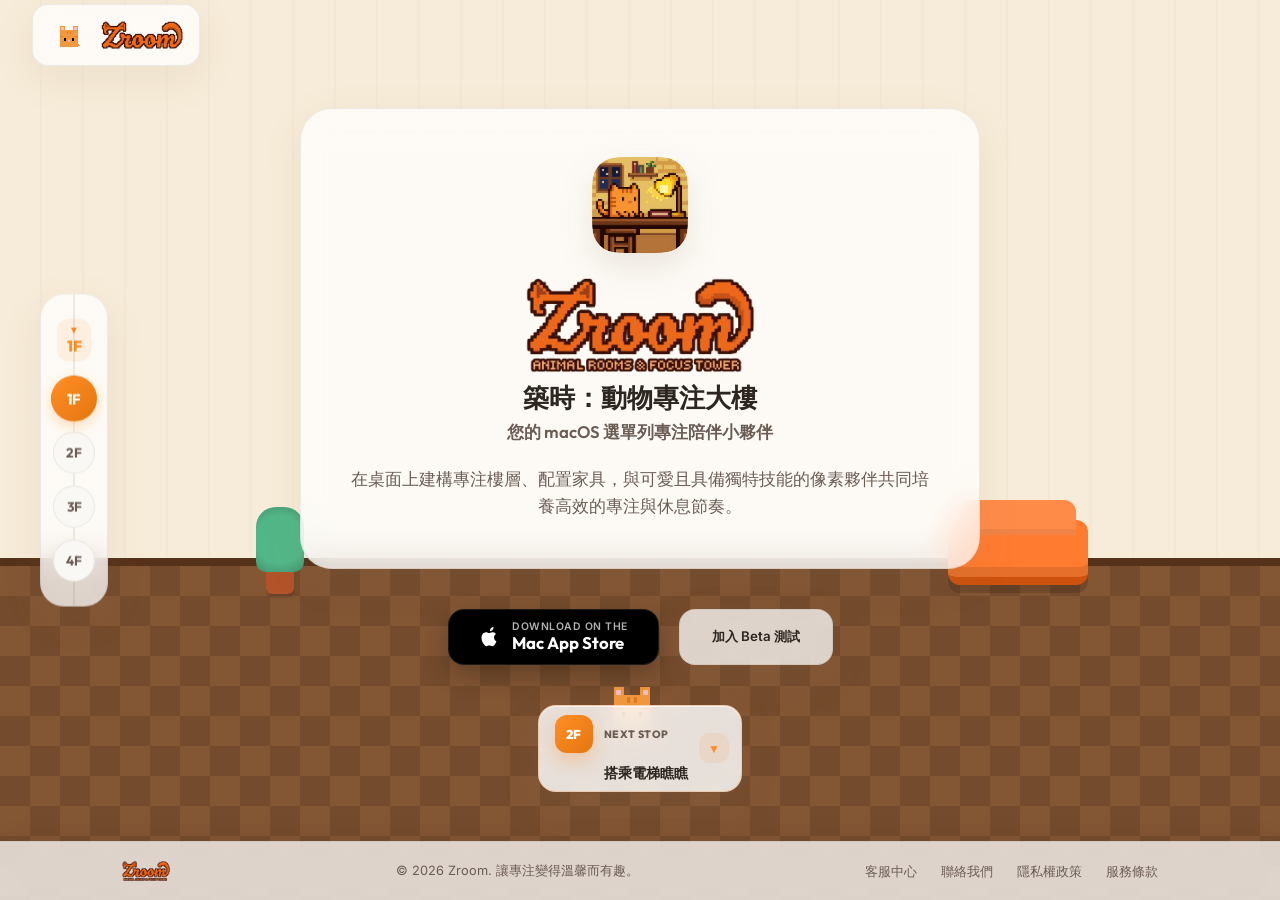
==== commit 2a7815ef: "Add files via upload" ====
--- a/index.html
+++ b/index.html
@@ -24,7 +24,7 @@
   <meta name="twitter:image" content="https://zroomfocus.com/assets/screenshots/lobby_full.png">
   
   <!-- Stylesheets -->
-  <link rel="stylesheet" href="style.css?v=20260612-zroom-tagline">
+  <link rel="stylesheet" href="style.css?v=20260617-public-study">
   
   <!-- Favicon -->
   <link rel="icon" type="image/png" href="assets/app-icon.png">
@@ -245,12 +245,58 @@
                   <div class="reward-placement-highlight"></div>
                   <div class="reward-drag-furniture"></div>
                   <div class="reward-cursor"></div>
-                  <div class="reward-passive-badge"><span></span>白名單活動</div>
+                  <div class="reward-passive-badge"><span></span>任務完成</div>
                   <div class="reward-time-ring"><span>25</span></div>
                   <div class="reward-coin-counter">+8</div>
                   <span class="coin-float coin-a">🪙</span>
                   <span class="coin-float coin-b">🪙</span>
                   <span class="coin-float coin-c">🪙</span>
+                </div>
+                <div class="demo-layer studyroom-demo" aria-hidden="true">
+                  <div class="studyroom-window">
+                    <div class="studyroom-window-bar">
+                      <span></span><span></span><span></span>
+                      <strong>公共自習室</strong>
+                    </div>
+                    <div class="studyroom-wall">
+                      <div class="studyroom-bookcase"></div>
+                      <div class="studyroom-clock"></div>
+                      <div class="studyroom-plant"></div>
+                    </div>
+                    <div class="studyroom-floor">
+                      <div class="study-seat seat-a">
+                        <span class="study-chair"></span>
+                        <span class="study-table"></span>
+                        <span class="study-lamp"></span>
+                        <img src="assets/avatars/orange_tabby.png" class="study-pet study-main-pet" id="studyroomDemoPet" alt="">
+                        <em>你</em>
+                      </div>
+                      <div class="study-seat seat-b">
+                        <span class="study-chair"></span>
+                        <span class="study-table"></span>
+                        <span class="study-lamp"></span>
+                        <img src="assets/avatars/penguin.png" class="study-pet" alt="">
+                        <em>同樓層</em>
+                      </div>
+                      <div class="study-seat seat-c">
+                        <span class="study-chair"></span>
+                        <span class="study-table"></span>
+                        <span class="study-lamp"></span>
+                        <img src="assets/avatars/fox.png" class="study-pet" alt="">
+                        <em>專注中</em>
+                      </div>
+                      <div class="study-seat seat-d">
+                        <span class="study-chair"></span>
+                        <span class="study-table"></span>
+                        <span class="study-lamp"></span>
+                        <img src="assets/avatars/rabbit.png" class="study-pet" alt="">
+                        <em>休息中</em>
+                      </div>
+                    </div>
+                  </div>
+                  <div class="studyroom-elevator-badge">2F</div>
+                  <div class="studyroom-sync-line"></div>
+                  <div class="studyroom-presence-chip"><span></span>4 人在線</div>
                 </div>
               </div>
               
@@ -280,8 +326,15 @@
           <button class="dash-card demo-trigger" type="button" data-demo="reward">
             <span class="dash-icon">🪙</span>
             <div>
-              <h3>擺設房間與被動收益</h3>
-              <p>在白名單 App 工作時累積被動金幣！可在商店添購書桌、唱機或遊樂設施。</p>
+              <h3>專注獎勵與房間佈置</h3>
+              <p>完成專注、每日任務與簽到後獲得金幣，添購書桌、唱機或遊樂設施打造自己的樓層。</p>
+            </div>
+          </button>
+          <button class="dash-card demo-trigger" type="button" data-demo="studyroom">
+            <span class="dash-icon">🏢</span>
+            <div>
+              <h3>公共自習室</h3>
+              <p>離開自己的房間，進入共享大樓同樓層自習；看見其他玩家的小夥伴一起坐下專注。</p>
             </div>
           </button>
         </div>
@@ -303,7 +356,7 @@
         <div class="companions-panel">
           <div class="companions-intro">
             <h2>小夥伴圖鑑</h2>
-            <p>每隻小夥伴都具備獨立心情與獨特技能。點選卡片可同步召喚至 2F 的專注模擬房中！</p>
+            <p>解鎖不同小夥伴，照顧牠們的心情、技能與召回狀態。點選卡片即可把目前夥伴召喚到 2F 模擬房預覽。</p>
           </div>
 
           <div class="filter-bar-layout">
@@ -361,8 +414,8 @@
                   <p>在 App 內設定白名單 App，開始專注後 Zroom 會協助你留在允許的工作環境中。</p>
                 </details>
                 <details>
-                  <summary>為什麼被動收益沒有增加？</summary>
-                  <p>請確認專注 session 正在進行，且目前使用中的 App 屬於白名單活動。</p>
+                  <summary>為什麼金幣獎勵沒有增加？</summary>
+                  <p>請確認專注已完成、每日任務或簽到已達成；若使用帳號同步，請保持網路連線以便結算進度。</p>
                 </details>
                 <details>
                   <summary>購買或解鎖內容沒有出現怎麼辦？</summary>
@@ -410,6 +463,6 @@
   <div class="custom-cursor" id="customCursor"></div>
 
   <!-- Scripts -->
-  <script src="app.js?v=20260614-zroomfocus-launch"></script>
+  <script src="app.js?v=20260617-public-study"></script>
 </body>
 </html>
--- a/style.css
+++ b/style.css
@@ -889,7 +889,7 @@
 .features-dashboard {
   display: flex;
   flex-direction: column;
-  gap: 1.5rem;
+  gap: 1rem;
 }
 
 .dash-card {
@@ -897,10 +897,10 @@
   backdrop-filter: blur(16px);
   -webkit-backdrop-filter: blur(16px);
   border: 1px solid var(--border-color);
-  border-radius: 24px;
-  padding: 1.75rem 2rem;
-  display: flex;
-  gap: 1.5rem;
+  border-radius: 20px;
+  padding: 1.3rem 1.45rem;
+  display: flex;
+  gap: 1.1rem;
   align-items: flex-start;
   box-shadow: var(--card-shadow);
   transition: transform 0.3s ease, border-color 0.3s ease;
@@ -921,10 +921,10 @@
 }
 
 .dash-icon {
-  font-size: 2rem;
+  font-size: 1.7rem;
   background: var(--primary-light);
-  width: 54px;
-  height: 54px;
+  width: 48px;
+  height: 48px;
   border-radius: 16px;
   display: flex;
   align-items: center;
@@ -933,13 +933,13 @@
 }
 
 .dash-card h3 {
-  font-size: 1.25rem;
-  margin-bottom: 0.5rem;
+  font-size: 1.12rem;
+  margin-bottom: 0.35rem;
 }
 
 .dash-card p {
   color: var(--text-muted);
-  font-size: 0.9rem;
+  font-size: 0.84rem;
   line-height: 1.5;
 }
 
@@ -2452,6 +2452,261 @@
   box-shadow: 0 10px 20px rgba(255, 142, 37, 0.34);
 }
 
+.studyroom-window {
+  left: 5%;
+  top: 8%;
+  width: 90%;
+  height: 72%;
+  border-radius: 13px;
+  overflow: hidden;
+  background: rgba(249, 244, 237, 0.98);
+  border: 2px solid rgba(255, 255, 255, 0.64);
+  box-shadow: 0 17px 34px rgba(0, 0, 0, 0.28);
+}
+
+.studyroom-window-bar {
+  position: absolute;
+  left: 0;
+  right: 0;
+  top: 0;
+  height: 14%;
+  display: flex;
+  align-items: center;
+  gap: 5px;
+  padding: 0 12px;
+  background: rgba(45, 37, 31, 0.12);
+}
+
+.studyroom-window-bar span {
+  width: 7px;
+  height: 7px;
+  border-radius: 50%;
+  background: var(--primary);
+}
+
+.studyroom-window-bar strong {
+  margin-left: auto;
+  color: rgb(67, 50, 39);
+  font-size: 0.68rem;
+  font-weight: 900;
+}
+
+.studyroom-wall {
+  position: absolute;
+  left: 0;
+  top: 14%;
+  width: 100%;
+  height: 28%;
+  background:
+    repeating-linear-gradient(90deg, transparent 0 15px, rgb(209, 194, 173) 15px 16px),
+    linear-gradient(180deg, rgb(230, 216, 197), rgb(219, 203, 181));
+}
+
+.studyroom-floor {
+  position: absolute;
+  left: 0;
+  top: 42%;
+  width: 100%;
+  height: 58%;
+  background:
+    linear-gradient(rgba(180, 180, 188, 0.72) 2px, transparent 2px),
+    linear-gradient(90deg, rgba(180, 180, 188, 0.72) 2px, transparent 2px),
+    linear-gradient(180deg, rgb(239, 240, 244), rgb(222, 224, 231));
+  background-size: 25% 33.333%, 25% 33.333%, 100% 100%;
+}
+
+.studyroom-bookcase {
+  position: absolute;
+  left: 10%;
+  bottom: 12%;
+  width: 25%;
+  height: 50%;
+  border-radius: 4px;
+  background:
+    linear-gradient(90deg, #20b26f 0 11%, transparent 11% 17%, #f05a4f 17% 28%, transparent 28% 35%, #ffd83d 35% 46%, transparent 46% 55%, #20b26f 55% 67%, transparent 67% 73%, #f05a4f 73% 84%, transparent 84%) 14% 20% / 72% 46% no-repeat,
+    linear-gradient(#7a4b2d, #7a4b2d) 0 0 / 100% 100% no-repeat;
+  box-shadow: inset 0 -8px 0 rgba(62, 35, 20, 0.36);
+}
+
+.studyroom-clock {
+  position: absolute;
+  left: 47%;
+  top: 19%;
+  width: 9%;
+  aspect-ratio: 1;
+  border-radius: 50%;
+  background:
+    linear-gradient(90deg, transparent 48%, rgba(68, 51, 38, 0.78) 48% 53%, transparent 53%),
+    linear-gradient(0deg, transparent 49%, rgba(68, 51, 38, 0.72) 49% 54%, transparent 54%),
+    #ffe07d;
+  border: 2px solid rgba(91, 67, 45, 0.6);
+}
+
+.studyroom-plant {
+  position: absolute;
+  right: 11%;
+  bottom: 10%;
+  width: 8%;
+  height: 46%;
+  background:
+    radial-gradient(circle at 28% 22%, #24a56a 0 18%, transparent 19%),
+    radial-gradient(circle at 61% 18%, #12864f 0 18%, transparent 19%),
+    radial-gradient(circle at 51% 40%, #20b26f 0 22%, transparent 23%),
+    linear-gradient(#985733, #985733) 44% 50% / 14% 38% no-repeat,
+    linear-gradient(#d46e43, #d46e43) 31% 84% / 42% 16% no-repeat;
+}
+
+.study-seat {
+  position: absolute;
+  width: 22%;
+  height: 34%;
+  transform: translate(-50%, -50%);
+}
+
+.seat-a { left: 27%; top: 38%; }
+.seat-b { left: 73%; top: 38%; }
+.seat-c { left: 27%; top: 76%; }
+.seat-d { left: 73%; top: 76%; }
+
+.study-chair,
+.study-table,
+.study-lamp {
+  position: absolute;
+  display: block;
+}
+
+.study-chair {
+  left: 33%;
+  top: -3%;
+  width: 34%;
+  height: 35%;
+  background:
+    linear-gradient(90deg, transparent 0 18%, #6f452c 18% 28%, transparent 28% 70%, #6f452c 70% 80%, transparent 80%),
+    linear-gradient(#865534, #865534) 0 58% / 100% 32% no-repeat,
+    linear-gradient(#6f452c, #6f452c) 0 6% / 100% 13% no-repeat;
+}
+
+.study-table {
+  left: 4%;
+  top: 29%;
+  width: 92%;
+  height: 40%;
+  background:
+    linear-gradient(90deg, #57321f 0 8%, transparent 8% 92%, #57321f 92%),
+    linear-gradient(#744224, #744224) 0 0 / 100% 70% no-repeat;
+  box-shadow: 0 8px 0 rgba(64, 36, 22, 0.55);
+}
+
+.study-lamp {
+  right: 17%;
+  top: 33%;
+  width: 16%;
+  height: 28%;
+  background:
+    radial-gradient(circle at 50% 9%, #ffe15e 0 30%, transparent 31%),
+    linear-gradient(#44505c, #44505c) 48% 32% / 14% 44% no-repeat,
+    linear-gradient(#44505c, #44505c) 25% 84% / 50% 8% no-repeat;
+}
+
+.study-lamp::after {
+  content: "";
+  position: absolute;
+  left: 50%;
+  top: 2%;
+  width: 62px;
+  height: 62px;
+  transform: translate(-50%, -16%);
+  border-radius: 50%;
+  background: rgba(255, 220, 86, 0.26);
+  opacity: 0;
+}
+
+.study-pet {
+  position: absolute;
+  left: 35%;
+  top: 22%;
+  width: 34%;
+  transform: translate(-50%, -50%);
+  image-rendering: pixelated;
+  image-rendering: crisp-edges;
+  filter: drop-shadow(0 6px 4px rgba(0, 0, 0, 0.2));
+  z-index: 5;
+  opacity: 0;
+}
+
+.seat-b .study-pet,
+.seat-d .study-pet {
+  transform: translate(-50%, -50%) scaleX(-1);
+}
+
+.study-seat em {
+  position: absolute;
+  left: 50%;
+  top: -23%;
+  min-width: 58px;
+  padding: 3px 7px;
+  border-radius: 7px;
+  transform: translateX(-50%);
+  color: #fff;
+  font-size: 0.58rem;
+  font-style: normal;
+  font-weight: 900;
+  text-align: center;
+  background: rgba(34, 28, 24, 0.84);
+  box-shadow: 0 6px 14px rgba(0, 0, 0, 0.22);
+  opacity: 0;
+}
+
+.studyroom-elevator-badge {
+  left: 9%;
+  top: 15%;
+  width: 46px;
+  height: 46px;
+  display: grid;
+  place-items: center;
+  border-radius: 14px;
+  color: #fff;
+  font-size: 0.9rem;
+  font-weight: 900;
+  background: linear-gradient(135deg, #ff8e25, #f05a4f);
+  box-shadow: 0 12px 24px rgba(255, 142, 37, 0.32);
+}
+
+.studyroom-sync-line {
+  left: 18%;
+  top: 42%;
+  width: 64%;
+  height: 4px;
+  border-radius: 999px;
+  background: linear-gradient(90deg, transparent, rgba(39, 201, 63, 0.92), transparent);
+  box-shadow: 0 0 18px rgba(39, 201, 63, 0.46);
+}
+
+.studyroom-presence-chip {
+  right: 10%;
+  top: 16%;
+  min-width: 96px;
+  min-height: 32px;
+  display: flex;
+  align-items: center;
+  gap: 8px;
+  padding: 0 11px;
+  border-radius: 999px;
+  color: #fff;
+  font-size: 0.68rem;
+  font-weight: 900;
+  background: rgba(34, 28, 24, 0.9);
+  box-shadow: 0 12px 24px rgba(0, 0, 0, 0.26);
+}
+
+.studyroom-presence-chip span {
+  width: 8px;
+  aspect-ratio: 1;
+  border-radius: 50%;
+  background: #27c93f;
+  box-shadow: 0 0 0 5px rgba(39, 201, 63, 0.18);
+}
+
 .simulator-room.demo-mode .demo-full-window {
   animation: demo-window-fold 5.2s ease both;
 }
@@ -2606,6 +2861,93 @@
 
 .simulator-room.demo-reward .coin-c {
   animation: coin-rise-c 5.8s ease both;
+}
+
+.simulator-room.demo-studyroom .focus-room-stage {
+  filter: saturate(0.9) brightness(0.88);
+  transform: scale(0.985);
+}
+
+.simulator-room.demo-studyroom .studyroom-window {
+  animation: studyroom-window-rise 6.4s ease both;
+}
+
+.simulator-room.demo-studyroom .studyroom-elevator-badge {
+  animation: studyroom-elevator-pop 6.4s ease both;
+}
+
+.simulator-room.demo-studyroom .studyroom-sync-line {
+  animation: studyroom-sync-line 6.4s ease both;
+}
+
+.simulator-room.demo-studyroom .studyroom-presence-chip {
+  animation: studyroom-presence-chip 6.4s ease both;
+}
+
+.simulator-room.demo-studyroom .study-seat {
+  animation: study-seat-settle 6.4s ease both;
+}
+
+.simulator-room.demo-studyroom .seat-b {
+  animation-delay: 0.18s;
+}
+
+.simulator-room.demo-studyroom .seat-c {
+  animation-delay: 0.34s;
+}
+
+.simulator-room.demo-studyroom .seat-d {
+  animation-delay: 0.5s;
+}
+
+.simulator-room.demo-studyroom .study-pet {
+  animation: study-pet-arrive 6.4s cubic-bezier(0.16, 1, 0.3, 1) both;
+}
+
+.simulator-room.demo-studyroom .seat-b .study-pet {
+  animation-name: study-pet-arrive-left;
+  animation-delay: 0.22s;
+}
+
+.simulator-room.demo-studyroom .seat-c .study-pet {
+  animation-delay: 0.4s;
+}
+
+.simulator-room.demo-studyroom .seat-d .study-pet {
+  animation-name: study-pet-arrive-left;
+  animation-delay: 0.58s;
+}
+
+.simulator-room.demo-studyroom .study-seat em {
+  animation: study-seat-label 6.4s ease both;
+}
+
+.simulator-room.demo-studyroom .seat-b em {
+  animation-delay: 0.22s;
+}
+
+.simulator-room.demo-studyroom .seat-c em {
+  animation-delay: 0.4s;
+}
+
+.simulator-room.demo-studyroom .seat-d em {
+  animation-delay: 0.58s;
+}
+
+.simulator-room.demo-studyroom .study-lamp::after {
+  animation: study-lamp-glow 6.4s ease both;
+}
+
+.simulator-room.demo-studyroom .seat-b .study-lamp::after {
+  animation-delay: 0.22s;
+}
+
+.simulator-room.demo-studyroom .seat-c .study-lamp::after {
+  animation-delay: 0.4s;
+}
+
+.simulator-room.demo-studyroom .seat-d .study-lamp::after {
+  animation-delay: 0.58s;
 }
 
 .focus-furniture {
@@ -3399,6 +3741,62 @@
   100% { opacity: 0; transform: translateY(-52px) scale(0.88); }
 }
 
+@keyframes studyroom-window-rise {
+  0% { opacity: 0; transform: translateY(14px) scale(0.94); }
+  9%, 90% { opacity: 1; transform: translateY(0) scale(1); }
+  100% { opacity: 0; transform: translateY(5px) scale(0.98); }
+}
+
+@keyframes studyroom-elevator-pop {
+  0%, 8% { opacity: 0; transform: translateY(-12px) scale(0.78); }
+  16%, 34% { opacity: 1; transform: translateY(0) scale(1); }
+  46%, 100% { opacity: 0; transform: translateY(-5px) scale(0.92); }
+}
+
+@keyframes studyroom-sync-line {
+  0%, 22% { opacity: 0; transform: scaleX(0.18); }
+  32%, 48% { opacity: 1; transform: scaleX(1); }
+  62%, 100% { opacity: 0; transform: scaleX(0.86); }
+}
+
+@keyframes studyroom-presence-chip {
+  0%, 46% { opacity: 0; transform: translateY(8px) scale(0.86); }
+  56%, 88% { opacity: 1; transform: translateY(0) scale(1); }
+  100% { opacity: 0; transform: translateY(-4px) scale(0.94); }
+}
+
+@keyframes study-seat-settle {
+  0%, 18% { opacity: 0; filter: brightness(0.95); }
+  28%, 90% { opacity: 1; filter: brightness(1); }
+  100% { opacity: 0; filter: brightness(1); }
+}
+
+@keyframes study-pet-arrive {
+  0%, 24% { opacity: 0; transform: translate(-102%, -50%) scale(0.86); }
+  38% { opacity: 1; transform: translate(-50%, -50%) scale(1.06, 0.94); }
+  48%, 88% { opacity: 1; transform: translate(-50%, -50%) scale(1); }
+  100% { opacity: 0; transform: translate(-50%, -54%) scale(0.96); }
+}
+
+@keyframes study-pet-arrive-left {
+  0%, 24% { opacity: 0; transform: translate(12%, -50%) scaleX(-1) scale(0.86); }
+  38% { opacity: 1; transform: translate(-50%, -50%) scaleX(-1) scale(1.06, 0.94); }
+  48%, 88% { opacity: 1; transform: translate(-50%, -50%) scaleX(-1) scale(1); }
+  100% { opacity: 0; transform: translate(-50%, -54%) scaleX(-1) scale(0.96); }
+}
+
+@keyframes study-seat-label {
+  0%, 35% { opacity: 0; transform: translate(-50%, 6px) scale(0.86); }
+  45%, 82% { opacity: 1; transform: translate(-50%, 0) scale(1); }
+  100% { opacity: 0; transform: translate(-50%, -5px) scale(0.94); }
+}
+
+@keyframes study-lamp-glow {
+  0%, 42% { opacity: 0; transform: translate(-50%, -16%) scale(0.72); }
+  53%, 88% { opacity: 1; transform: translate(-50%, -16%) scale(1); }
+  100% { opacity: 0; transform: translate(-50%, -16%) scale(0.96); }
+}
+
 @keyframes pet-breath {
   0%, 100% { transform: translate(-50%, -50%) scale(1); }
   50% { transform: translate(-50%, -50%) scale(1.04, 0.96); }
@@ -3433,6 +3831,7 @@
     gap: 2rem;
     overflow: visible;
     padding-top: 80px;
+    padding-bottom: 8rem;
     align-items: flex-start;
   }
   
